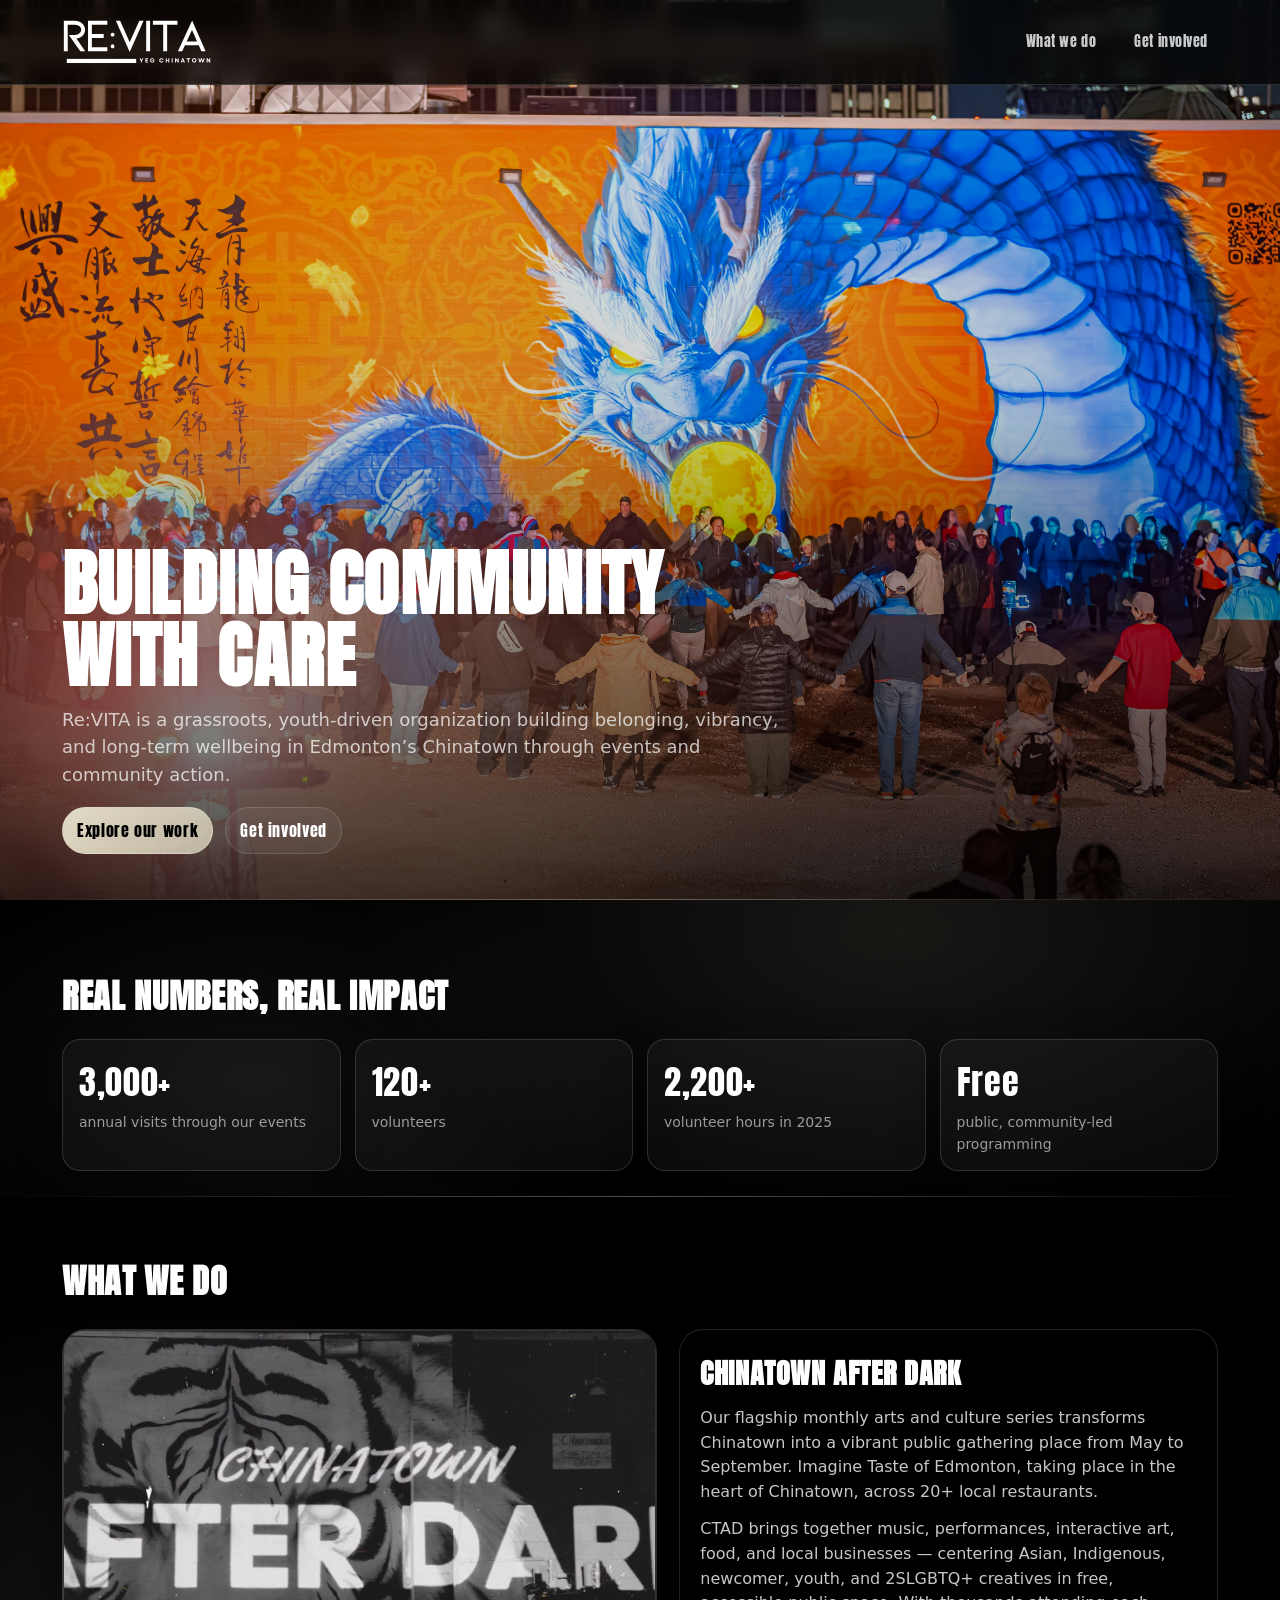
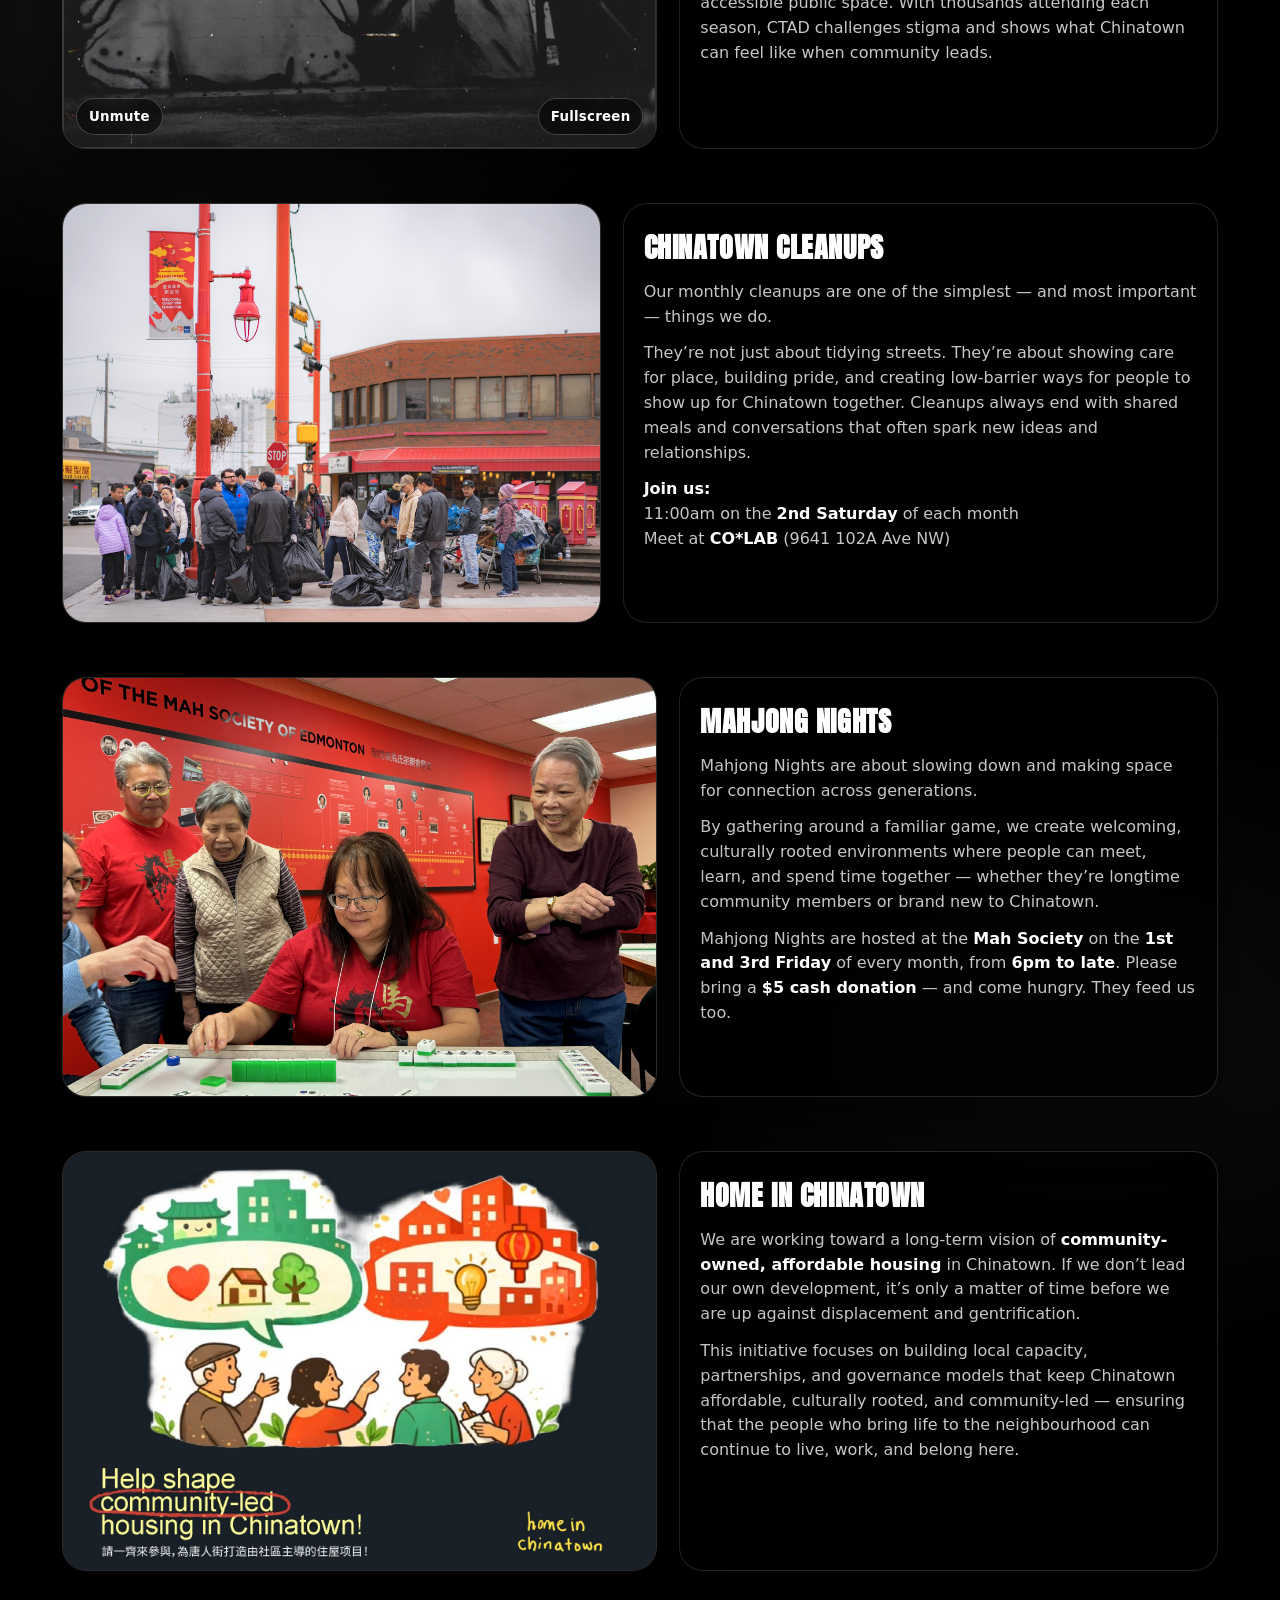
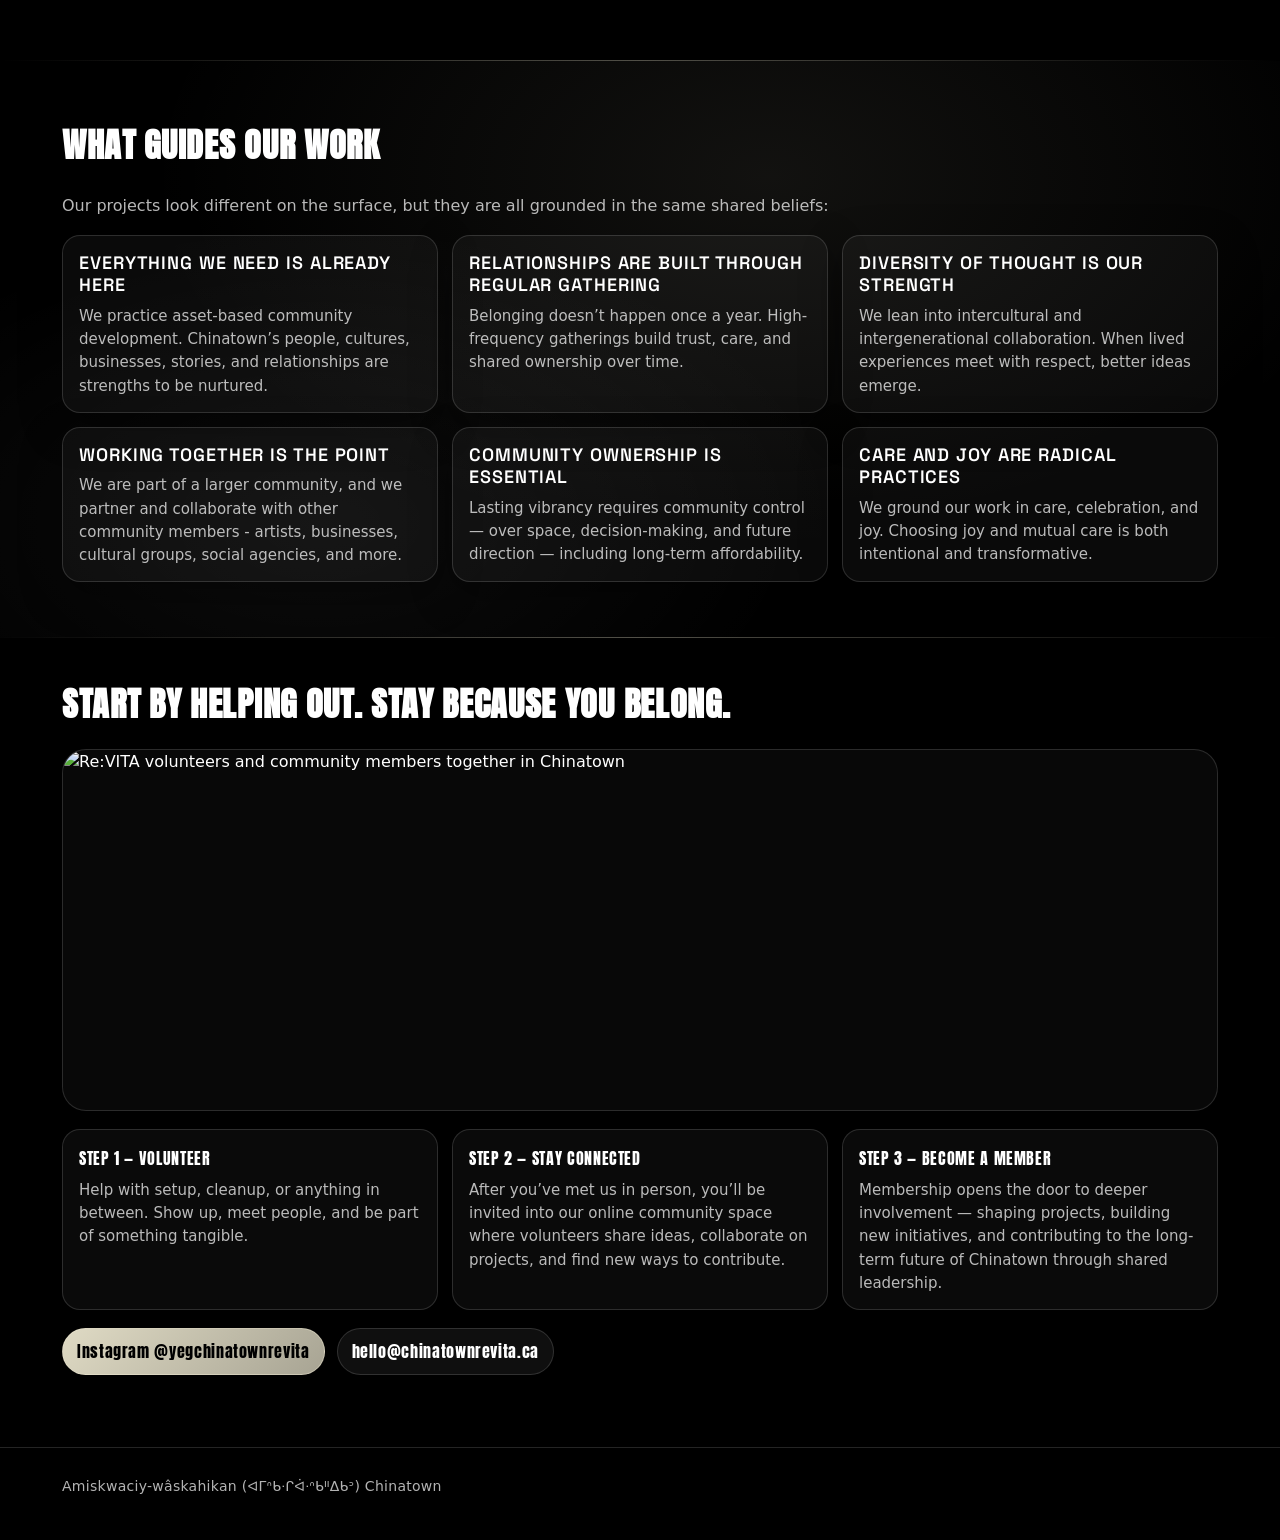
==== index.html @ cfb2bacc "Revise community collaboration description in index.html" ====
<!doctype html>
<html lang="en">
<head>
  <meta charset="utf-8" />
  <title>YEG Chinatown Re:VITA</title>
  <meta name="viewport" content="width=device-width, initial-scale=1" />
  <meta name="description" content="Re:VITA builds community with care through events and community action in Edmonton’s Chinatown." />

  <link rel="preconnect" href="https://fonts.googleapis.com">
  <link rel="preconnect" href="https://fonts.gstatic.com" crossorigin>
  <link href="https://fonts.googleapis.com/css2?family=Anton&family=Serithai&display=swap" rel="stylesheet">
  <link href="https://fonts.googleapis.com/css2?family=Space+Grotesk:wght@500;600&display=swap" rel="stylesheet">

  <link rel="stylesheet" href="styles.css" />
  <!-- Open Graph / Social Sharing -->
<meta property="og:title" content="Re:VITA | Building Community with Care in Chinatown" />
<meta property="og:description" content="A grassroots, youth-driven organization building belonging, vibrancy, and long-term wellbeing in Edmonton’s Chinatown through events and community action." />
<meta property="og:type" content="website" />
<meta property="og:url" content="https://chinatownrevita.ca/" />
<meta property="og:image" content="https://chinatownrevita.ca/assets/og-image.jpg" />

<!-- Twitter / X -->
<meta name="twitter:card" content="summary_large_image" />
<meta name="twitter:title" content="Re:VITA | Building Community with Care in Chinatown" />
<meta name="twitter:description" content="A grassroots, youth-driven organization building belonging, vibrancy, and long-term wellbeing in Edmonton’s Chinatown through events and community action." />
<meta name="twitter:image" content="https://chinatownrevita.ca/assets/og-image.jpg" />

</head>

<body>
  <!-- Top bar: removed “moments” + removed “see what we’re building” -->
  <header class="nav">
    <div class="nav-inner">
      <a class="brand" href="#top" aria-label="Re:VITA home">
        <img src="assets/logo.svg" class="logo" alt="Re:VITA logo" />
      </a>

      <nav class="nav-links" aria-label="Primary">
        <a href="#what-we-do">What we do</a>
        <a href="#get-involved">Get involved</a>
      </nav>
    </div>
  </header>

  <main id="top">
    <!-- HERO: no “edmonton chinatown - re:vita” line above title -->
    <section class="hero" aria-label="Hero">
      <div class="hero-media" aria-hidden="true">
        <div class="hero-slides" id="heroSlides"></div>
        <div class="hero-gradient"></div>
      </div>

      <div class="wrap hero-content">
        <div class="hero-copy">
          <h1>Building community<br>with care</h1>
          <p>
            Re:VITA is a grassroots, youth-driven organization building belonging,
            vibrancy, and long-term wellbeing in Edmonton’s Chinatown through events
            and community action.
          </p>
          <div class="hero-cta">
            <a class="btn primary" href="#what-we-do">Explore our work</a>
            <a class="btn ghost" href="#get-involved">Get involved</a>
          </div>
        </div>
      </div>
    </section>

    <!-- STATS: renamed; removed “bold, not hidden” -->
    <section class="stats" aria-label="Stats">
      <div class="wrap">
        <h2>Real Numbers, Real Impact</h2>
        <div class="stat-grid">
          <div class="stat"><div class="stat-num">3,000+</div><div class="stat-label">annual visits through our events</div></div>
          <div class="stat"><div class="stat-num">120+</div><div class="stat-label">volunteers</div></div>
          <div class="stat"><div class="stat-num">2,200+</div><div class="stat-label">volunteer hours in 2025</div></div>
          <div class="stat"><div class="stat-num">Free</div><div class="stat-label">public, community-led programming</div></div>
        </div>
      </div>
    </section>

    <!-- FEATURED MOMENTS: removed -->

    <!-- WHAT WE DO: side-by-side slideshow panels + solid text cards for legibility -->
    <section id="what-we-do" class="projects" aria-label="What we do">
      <div class="wrap">
        <h2 class="section-title">What we do</h2>

        <article class="project" data-project="ctad">
          <div class="project-media">
  <div class="video-wrap" aria-label="Chinatown After Dark 2025 video">
    <video
      id="ctadVideo"
      class="ctad-video"
      src="assets/video/ctad-2025.mp4"
      poster="assets/video/ctad-2025-poster.jpg"
      autoplay
      muted
      loop
      playsinline
      preload="metadata"
    ></video>

    <div class="video-controls">
      <button type="button" class="video-btn" id="ctadMuteBtn" aria-label="Unmute video">
        Unmute
      </button>
      <button type="button" class="video-btn" id="ctadFsBtn" aria-label="Fullscreen video">
        Fullscreen
      </button>
    </div>
  </div>
</div>

          <div class="project-card">
            <h3>Chinatown After Dark</h3>
            <p>Our flagship monthly arts and culture series transforms Chinatown into a vibrant public gathering place from May to September. Imagine Taste of Edmonton, taking place in the heart of Chinatown, across 20+ local restaurants.</p>
            <p>CTAD brings together music, performances, interactive art, food, and local businesses — centering Asian, Indigenous, newcomer, youth, and 2SLGBTQ+ creatives in free, accessible public space. With thousands attending each season, CTAD challenges stigma and shows what Chinatown can feel like when community leads.</p>
          </div>
        </article>

        <article class="project reverse" data-project="cleanups">
          <div class="project-media">
            <div class="slideshow" data-project="cleanups" aria-label="Chinatown Cleanups photos"></div>
          </div>
          <div class="project-card">
            <h3>Chinatown Cleanups</h3>
            <p>Our monthly cleanups are one of the simplest — and most important — things we do.</p>
            <p>They’re not just about tidying streets. They’re about showing care for place, building pride, and creating low-barrier ways for people to show up for Chinatown together. Cleanups always end with shared meals and conversations that often spark new ideas and relationships.</p>
            <p><strong>Join us:</strong><br/>11:00am on the <strong>2nd Saturday</strong> of each month<br/>Meet at <strong>CO*LAB</strong> (9641 102A Ave NW)</p>
          </div>
        </article>

        <article class="project" data-project="mahjong">
          <div class="project-media">
            <div class="slideshow" data-project="mahjong" aria-label="Mahjong Nights photos"></div>
          </div>
          <div class="project-card">
            <h3>Mahjong Nights</h3>
            <p>Mahjong Nights are about slowing down and making space for connection across generations.</p>
            <p>By gathering around a familiar game, we create welcoming, culturally rooted environments where people can meet, learn, and spend time together — whether they’re longtime community members or brand new to Chinatown.</p>
            <p>Mahjong Nights are hosted at the <strong>Mah Society</strong> on the <strong>1st and 3rd Friday</strong> of every month, from <strong>6pm to late</strong>. Please bring a <strong>$5 cash donation</strong> — and come hungry. They feed us too.</p>
          </div>
        </article>

        <article class="project" data-project="housing">
  <div class="project-media">
    <div class="slideshow" data-project="housing" aria-label="Housing initiative photos"></div>
  </div>
  <div class="project-card">
    <h3>Home in Chinatown</h3>
    <p>We are working toward a long-term vision of <strong>community-owned, affordable housing</strong> in Chinatown. If we don’t lead our own development, it’s only a matter of time before we are up against displacement and gentrification.</p>
    <p>This initiative focuses on building local capacity, partnerships, and governance models that keep Chinatown affordable, culturally rooted, and community-led — ensuring that the people who bring life to the neighbourhood can continue to live, work, and belong here.</p>
  </div>
</article>

      </div>
    </section>
<section id="beliefs" class="beliefs" aria-label="What guides our work">
  <div class="wrap">
    <h2 class="section-title">What guides our work</h2>
    <p class="beliefs-intro">
      Our projects look different on the surface, but they are all grounded in the same shared beliefs:
    </p>

    <div class="belief-grid">
      <div class="belief">
        <h3>Everything we need is already here</h3>
        <p>We practice asset-based community development. Chinatown’s people, cultures, businesses, stories, and relationships are strengths to be nurtured.</p>
      </div>

      <div class="belief">
        <h3>Relationships are built through regular gathering</h3>
        <p>Belonging doesn’t happen once a year. High-frequency gatherings build trust, care, and shared ownership over time.</p>
      </div>

      <div class="belief">
        <h3>Diversity of thought is our strength</h3>
        <p>We lean into intercultural and intergenerational collaboration. When lived experiences meet with respect, better ideas emerge.</p>
      </div>

      <div class="belief">
        <h3>Working together is the point</h3>
        <p>We are part of a larger community, and we partner and collaborate with other community members - artists, businesses, cultural groups, social agencies, and more.</p>
      </div>

      <div class="belief">
        <h3>Community ownership is essential</h3>
        <p>Lasting vibrancy requires community control — over space, decision-making, and future direction — including long-term affordability.</p>
      </div>

      <div class="belief">
        <h3>Care and joy are radical practices</h3>
        <p>We ground our work in care, celebration, and joy. Choosing joy and mutual care is both intentional and transformative.</p>
      </div>
    </div>
  </div>
</section>

    <section id="get-involved" class="get-involved" aria-label="Get involved">
      <div class="wrap">
        <h2>Start by helping out. Stay because you belong.</h2>
<div class="get-involved-photo">
  <img src="assets/get-involved/01.jpg" alt="Re:VITA volunteers and community members together in Chinatown">
</div>

        <div class="steps">
          <div class="step">
            <div class="step-title">Step 1 — Volunteer</div>
            <div class="step-body">Help with setup, cleanup, or anything in between. Show up, meet people, and be part of something tangible.</div>
          </div>
          <div class="step">
            <div class="step-title">Step 2 — Stay connected</div>
            <div class="step-body">After you’ve met us in person, you’ll be invited into our online community space where volunteers share ideas, collaborate on projects, and find new ways to contribute.</div>
          </div>
          <div class="step">
            <div class="step-title">Step 3 — Become a member</div>
            <div class="step-body">Membership opens the door to deeper involvement — shaping projects, building new initiatives, and contributing to the long-term future of Chinatown through shared leadership.</div>
          </div>
        </div>

        <div class="contact-cta" id="contact">
          <a class="btn primary" href="https://www.instagram.com/yegchinatownrevita/" target="_blank" rel="noreferrer">Instagram @yegchinatownrevita</a>
          <a class="btn ghost" href="mailto:hello@chinatownrevita.ca">hello@chinatownrevita.ca</a>
        </div>
      </div>
    </section>

    <footer class="footer">
      <div class="wrap">
        <div class="footer-line">Amiskwaciy-wâskahikan (ᐊᒥᐢᑲᐧᒋᐋᐧᐢᑲᐦᐃᑲᐣ) Chinatown</div>
      </div>
    </footer>
  </main>

  <script src="script.js" defer></script>
</body>
</html>
---- styles.css ----
:root{
  --bg:#000000;
  --fg:#ffffff;
  --muted:rgba(255,255,255,.72);
  --muted2:rgba(255,255,255,.58);
  --line:rgba(255,255,255,.14);
  --accent:#E8E3CC;
  --shadow: 0 18px 60px rgba(0,0,0,.55);
  --radius: 18px;
  --max: 1200px;
}
*{box-sizing:border-box}
html,body{height:100%}
body{
  margin:0;
  background: var(--bg);
  color: var(--fg);
  font-family: "Serithai", system-ui, -apple-system, Segoe UI, Roboto, Helvetica, Arial;
  line-height:1.55;
}
h1,h2,h3{
  font-family: "Anton", system-ui, -apple-system, Segoe UI, Roboto, Helvetica, Arial;
  letter-spacing:.02em;
  margin:0;
}
a{color:inherit}
.wrap{max-width:var(--max); margin:0 auto; padding:0 22px;}

/* NAV */
.nav{
  position:fixed; top:0; left:0; right:0;
  z-index:50;
  background: rgba(0,0,0,.72);
  backdrop-filter: blur(10px);
  border-bottom: 1px solid var(--line);
}
.nav-inner{
  max-width:var(--max);
  margin:0 auto;
  padding: 12px 22px;
  display:flex;
  align-items:center;
  justify-content:space-between;
  gap:16px;
}
.brand{display:flex; align-items:center; gap:12px; text-decoration:none;}
.logo{height:60px; width:auto;}
.nav-links{display:flex; align-items:center; gap:18px; flex-wrap:wrap;}
.nav-links a{
  text-decoration:none;
  color: rgba(255,255,255,.78);
  padding: 8px 10px;
  border-radius: 999px;
  transition: background .15s ease, color .15s ease, transform .15s ease;
  font-family:"Anton";
  letter-spacing:.04em;
  font-size: 14px;
}
.nav-links a:hover{
  background: rgba(255,255,255,.08);
  color: #fff;
  transform: translateY(-1px);
}

/* BUTTONS */
.btn{
  display:inline-flex; align-items:center; justify-content:center;
  gap:10px;
  padding: 10px 14px;
  border-radius: 999px;
  border: 1px solid var(--line);
  background: rgba(255,255,255,.06);
  text-decoration:none;
  color: #fff;
  font-family:"Anton";
  letter-spacing:.04em;
  transition: transform .15s ease, background .15s ease, border-color .15s ease;
}
.btn:hover{transform: translateY(-1px); background: rgba(255,255,255,.10);}
.btn.primary{
  border-color: rgba(232,227,204,.45);
  background: linear-gradient(135deg, rgba(232,227,204,.96), rgba(232,227,204,.72));
  color: #000;
}
.btn.primary:hover{background: rgba(232,227,204,.95);}
.btn.ghost{}

/* HERO */
.hero{
  min-height: 100vh;
  position: relative;
  overflow:hidden;
}
.hero-media{position:absolute; inset:0;}
.hero-slides{position:absolute; inset:0;}
.hero-slides img{
  position:absolute; inset:0;
  width:100%; height:100%;
  object-fit: cover;
  object-position: bottom; /* anchor bottom edge; crop off top */
  opacity:0;
  transform: scale(1.02);
  transition: opacity 1.1s ease, transform 7s ease;
  filter: saturate(1.12) contrast(1.04);
}
.hero-slides img.active{
  opacity:1;
  transform: scale(1.08);
}
.hero-gradient{
  position:absolute; inset:0;
  background:
    radial-gradient(900px 600px at 20% 80%, rgba(232,227,204,.18), transparent 60%),
    linear-gradient(to top, rgba(0,0,0,.82), rgba(0,0,0,.18) 55%, rgba(0,0,0,.12));
}
.hero-content{
  position: relative;
  padding-top: 110px; /* nav offset */
  min-height: 100vh;
  display:flex;
  align-items:flex-end;
}
.hero-copy{max-width: 820px; padding-bottom: 46px;}
.hero-copy h1{
  font-size: clamp(44px, 6vw, 72px);
  line-height: 1.0;
  text-transform: uppercase;
}
.hero-copy p{
  margin: 14px 0 0;
  color: var(--muted);
  font-size: 18px;
  max-width: 720px;
}
.hero-cta{
  margin: 18px 0 0;
  display:flex;
  gap:12px;
  flex-wrap:wrap;
}

/* STATS */
.stats{padding: 70px 0 26px;}
.stats h2{
  font-size: 34px;
  text-transform: uppercase;
  margin-bottom: 16px;
}
.stat-grid{
  display:grid;
  grid-template-columns: repeat(4, minmax(0, 1fr));
  gap: 14px;
}
.stat{
  border: 1px solid var(--line);
  background: rgba(255,255,255,.04);
  border-radius: var(--radius);
  padding: 16px 16px 14px;
  box-shadow: 0 14px 40px rgba(0,0,0,.35);
}
.stat-num{
  font-family:"Anton";
  font-size: 34px;
  letter-spacing:.02em;
}
.stat-label{
  margin-top: 4px;
  color: var(--muted2);
  font-size: 14px;
}

/* PROJECTS */
.projects{padding: 18px 0 36px;}
.section-title{
  font-size: 34px;
  text-transform: uppercase;
  margin: 40px 0 22px;
}
.project{
  display:grid;
  grid-template-columns: 1.05fr .95fr;
  gap: 22px;
  margin: 0 0 54px;
  align-items: stretch;
}
.project.reverse{grid-template-columns: .95fr 1.05fr;}
.project-media{
  border-radius: calc(var(--radius) + 6px);
  overflow:hidden;
  border: 1px solid var(--line);
  background: rgba(255,255,255,.03);
  box-shadow: var(--shadow);
  min-height: 420px;
  position: relative;
}
.slideshow{position:absolute; inset:0;}
.slideshow img{
  position:absolute; inset:0;
  width:100%; height:100%;
  object-fit: cover;
  object-position: center;
  opacity:0;
  transform: scale(1.02);
  transition: opacity .8s ease, transform 6s ease;
  filter: saturate(1.08) contrast(1.02);
}
.slideshow img.active{
  opacity:1;
  transform: scale(1.06);
}
.project-card{
  border-radius: calc(var(--radius) + 6px);
  border: 1px solid var(--line);
  background: rgba(0,0,0,.72);
  box-shadow: var(--shadow);
  padding: 22px 20px 18px;
}
.project-card h3{
  font-size: 28px;
  text-transform: uppercase;
  margin-bottom: 10px;
}
.project-card p{
  margin: 0 0 12px;
  color: rgba(255,255,255,.78);
  font-size: 16px;
}
.project-card p strong{color:#fff;}
.project.text-only{grid-template-columns: 1fr;}
.project-card.wide{max-width: 980px;}

/* GET INVOLVED */
.get-involved{padding: 40px 0 72px;}
.get-involved h2{
  font-size: 34px;
  text-transform: uppercase;
  margin-bottom: 10px;
}
.steps{
  display:grid;
  grid-template-columns: repeat(3, minmax(0, 1fr));
  gap: 14px;
  margin-top: 18px;
}
.step{
  border: 1px solid var(--line);
  background: rgba(255,255,255,.04);
  border-radius: var(--radius);
  padding: 16px 16px 14px;
}
.step-title{
  font-family:"Anton";
  text-transform: uppercase;
  letter-spacing:.04em;
  margin-bottom: 8px;
}
.step-body{color: var(--muted); font-size: 15px;}
.contact-cta{display:flex; gap:12px; flex-wrap:wrap; margin-top: 18px;}

/* FOOTER */
.footer{
  border-top: 1px solid var(--line);
  padding: 28px 0 42px;
}
.footer-line{
  color: rgba(255,255,255,.70);
  font-size: 14px;
  letter-spacing:.02em;
}

/* RESPONSIVE */
@media (max-width: 980px){
  .stat-grid{grid-template-columns: repeat(2, minmax(0,1fr));}
  .project, .project.reverse{grid-template-columns: 1fr;}
  .project-media{min-height: 360px;}
}
@media (max-width: 640px){
  .hero-copy p{font-size:16px;}
  .steps{grid-template-columns: 1fr;}
}  
.hero-slides img,
.slideshow img{
  opacity:0;
  transition: opacity .8s ease, transform 6s ease;
  transform: scale(1.02);
}

.hero-slides img.active,
.slideshow img.active{
  opacity:1;
  transform: scale(1.06);
}
/* SECTION RHYTHM + DIVIDERS */
.stats, .projects, .beliefs, .get-involved{
  position: relative;
}

.stats::before,
.projects::before,
.beliefs::before,
.get-involved::before{
  content:"";
  position:absolute;
  left:0; right:0; top:-1px;
  height:1px;
  background: linear-gradient(to right, transparent, rgba(232,227,204,.35), transparent);
}

.stats{
  background:
    radial-gradient(900px 500px at 70% 10%, rgba(232,227,204,.10), transparent 60%),
    radial-gradient(700px 420px at 20% 60%, rgba(255,255,255,.06), transparent 55%);
}

.projects{
  background:
    radial-gradient(900px 540px at 15% 20%, rgba(232,227,204,.09), transparent 62%),
    radial-gradient(1000px 600px at 85% 70%, rgba(255,255,255,.05), transparent 60%);
}

.beliefs{
  background:
    radial-gradient(1000px 600px at 60% 20%, rgba(232,227,204,.08), transparent 62%),
    radial-gradient(900px 520px at 25% 80%, rgba(255,255,255,.05), transparent 58%);
  padding: 18px 0 56px;
}

.beliefs-intro{
  color: rgba(255,255,255,.72);
  max-width: 820px;
  margin: 0 0 16px;
}

.belief-grid{
  display:grid;
  grid-template-columns: repeat(3, minmax(0,1fr));
  gap: 14px;
}

.belief{
  border: 1px solid rgba(255,255,255,.14);
  background: rgba(255,255,255,.04);
  border-radius: 18px;
  padding: 16px 16px 14px;
  box-shadow: 0 14px 40px rgba(0,0,0,.35);
}

.belief h3{
  font-size: 18px;
  text-transform: uppercase;
  margin: 0 0 8px;
}

.belief p{
  margin: 0;
  color: rgba(255,255,255,.72);
  font-size: 15px;
}

@media (max-width: 980px){
  .belief-grid{ grid-template-columns: repeat(2, minmax(0,1fr)); }
}
@media (max-width: 640px){
  .belief-grid{ grid-template-columns: 1fr; }
}
.get-involved-photo{
  margin-top: 18px;
  border-radius: calc(var(--radius) + 6px);
  overflow: hidden;
  border: 1px solid var(--line);
  box-shadow: var(--shadow);
  background: rgba(255,255,255,.03);
}

.get-involved-photo img{
  width: 100%;
  height: 360px;
  object-fit: cover;
  object-position: center;
  display: block;
}

@media (max-width: 980px){
  .get-involved-photo img{ height: 280px; }
}
#beliefs h3 {
  font-family: "Space Grotesk", sans-serif;
  font-weight: 600;
  letter-spacing: 0.05em;
  line-height: 1.25;
}
.video-wrap{
  position: relative;
  width: 100%;
  height: 100%;
  border-radius: 18px;
  overflow: hidden;
  border: 1px solid rgba(255,255,255,.14);
  background: rgba(255,255,255,.03);
  box-shadow: 0 14px 40px rgba(0,0,0,.35);
}

.ctad-video{
  width: 100%;
  height: 100%;
  display: block;
  object-fit: cover;
  object-position: bottom; /* match your photo framing preference */
  position: relative;
  z-index: 1;
}

.video-controls{
  position: absolute;
  left: 12px;
  right: 12px;
  bottom: 12px;
  display: flex;
  gap: 10px;
  justify-content: space-between;
  pointer-events: none; /* allow clicks only on buttons */
  z-index: 5;
}

.video-btn{
  pointer-events: auto;
  cursor: pointer;
  border: 1px solid rgba(255,255,255,.22);
  background: rgba(0,0,0,.55);
  color: #fff;
  padding: 10px 12px;
  border-radius: 999px;
  font-family: inherit;
  font-weight: 600;
  letter-spacing: .02em;
  backdrop-filter: blur(8px);
  transition: transform .15s ease, background .15s ease;
}

.video-btn:hover{
  transform: translateY(-1px);
  background: rgba(0,0,0,.70);
}
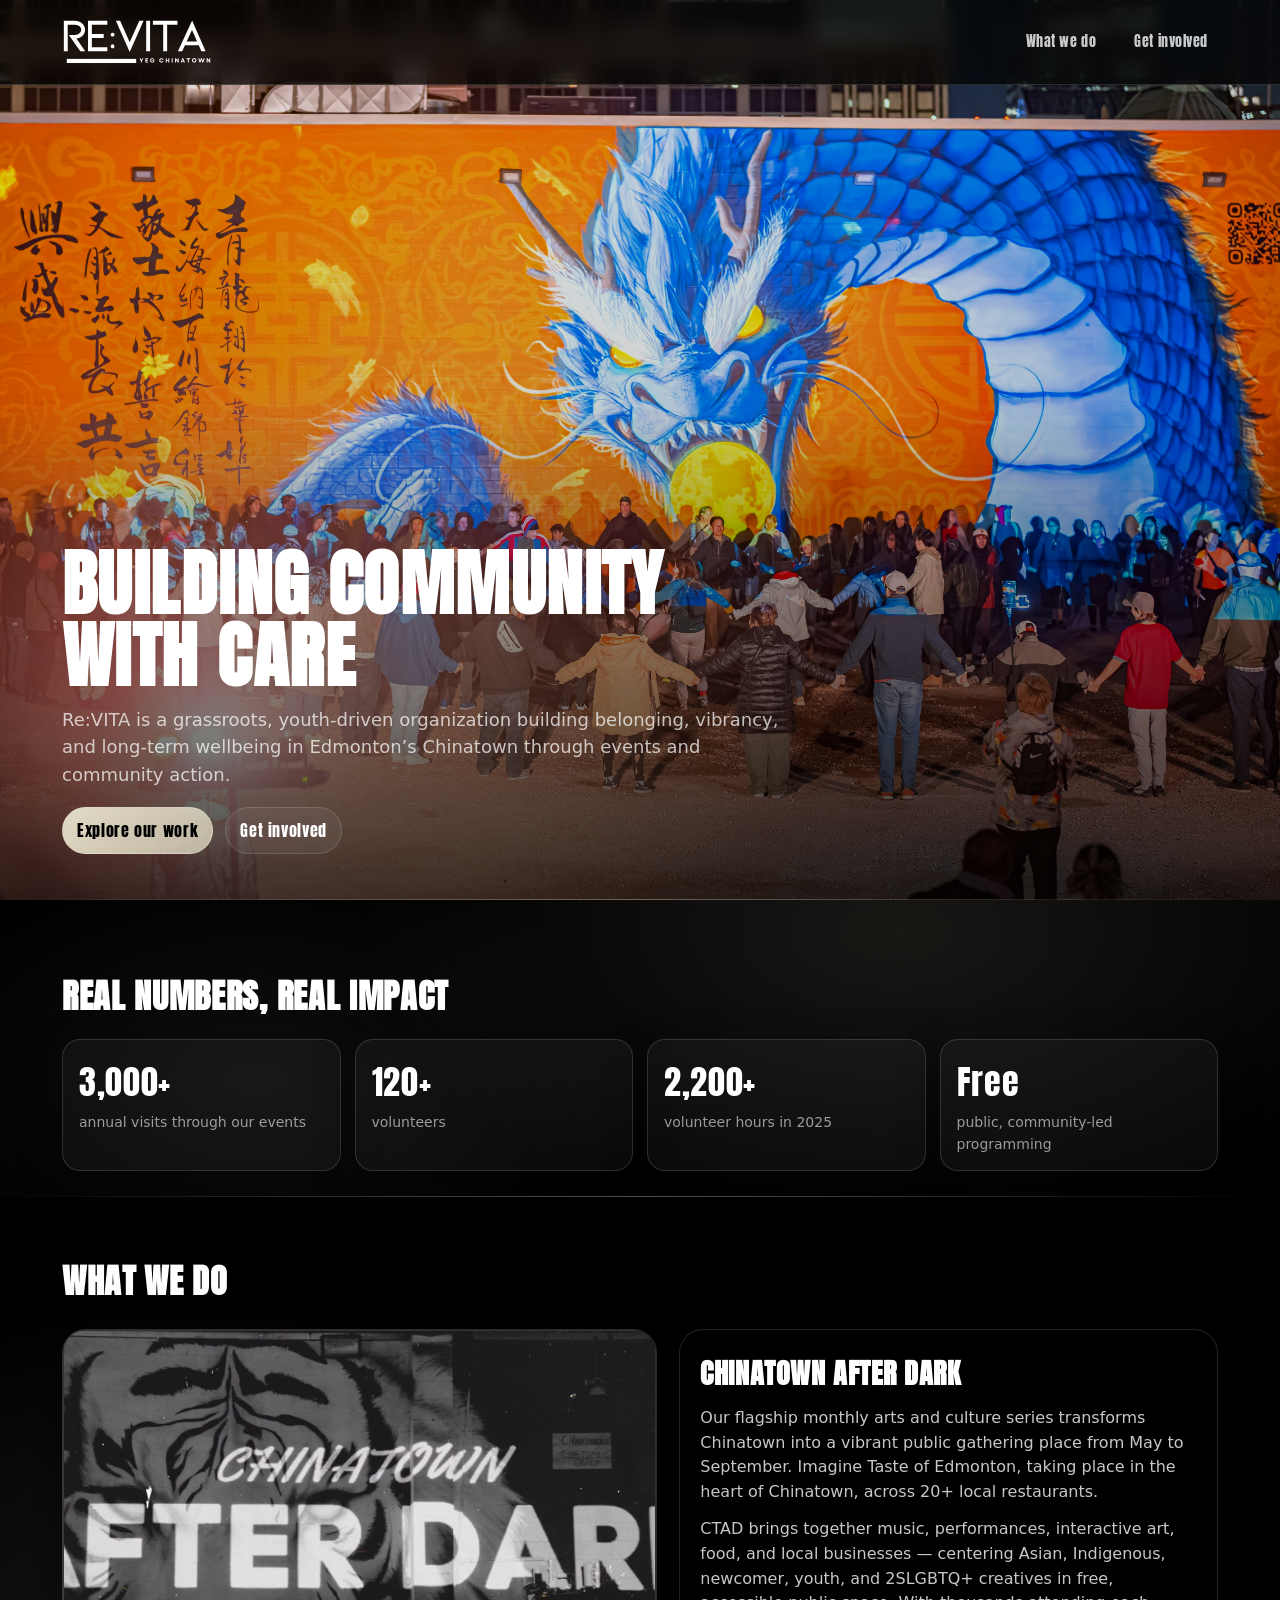
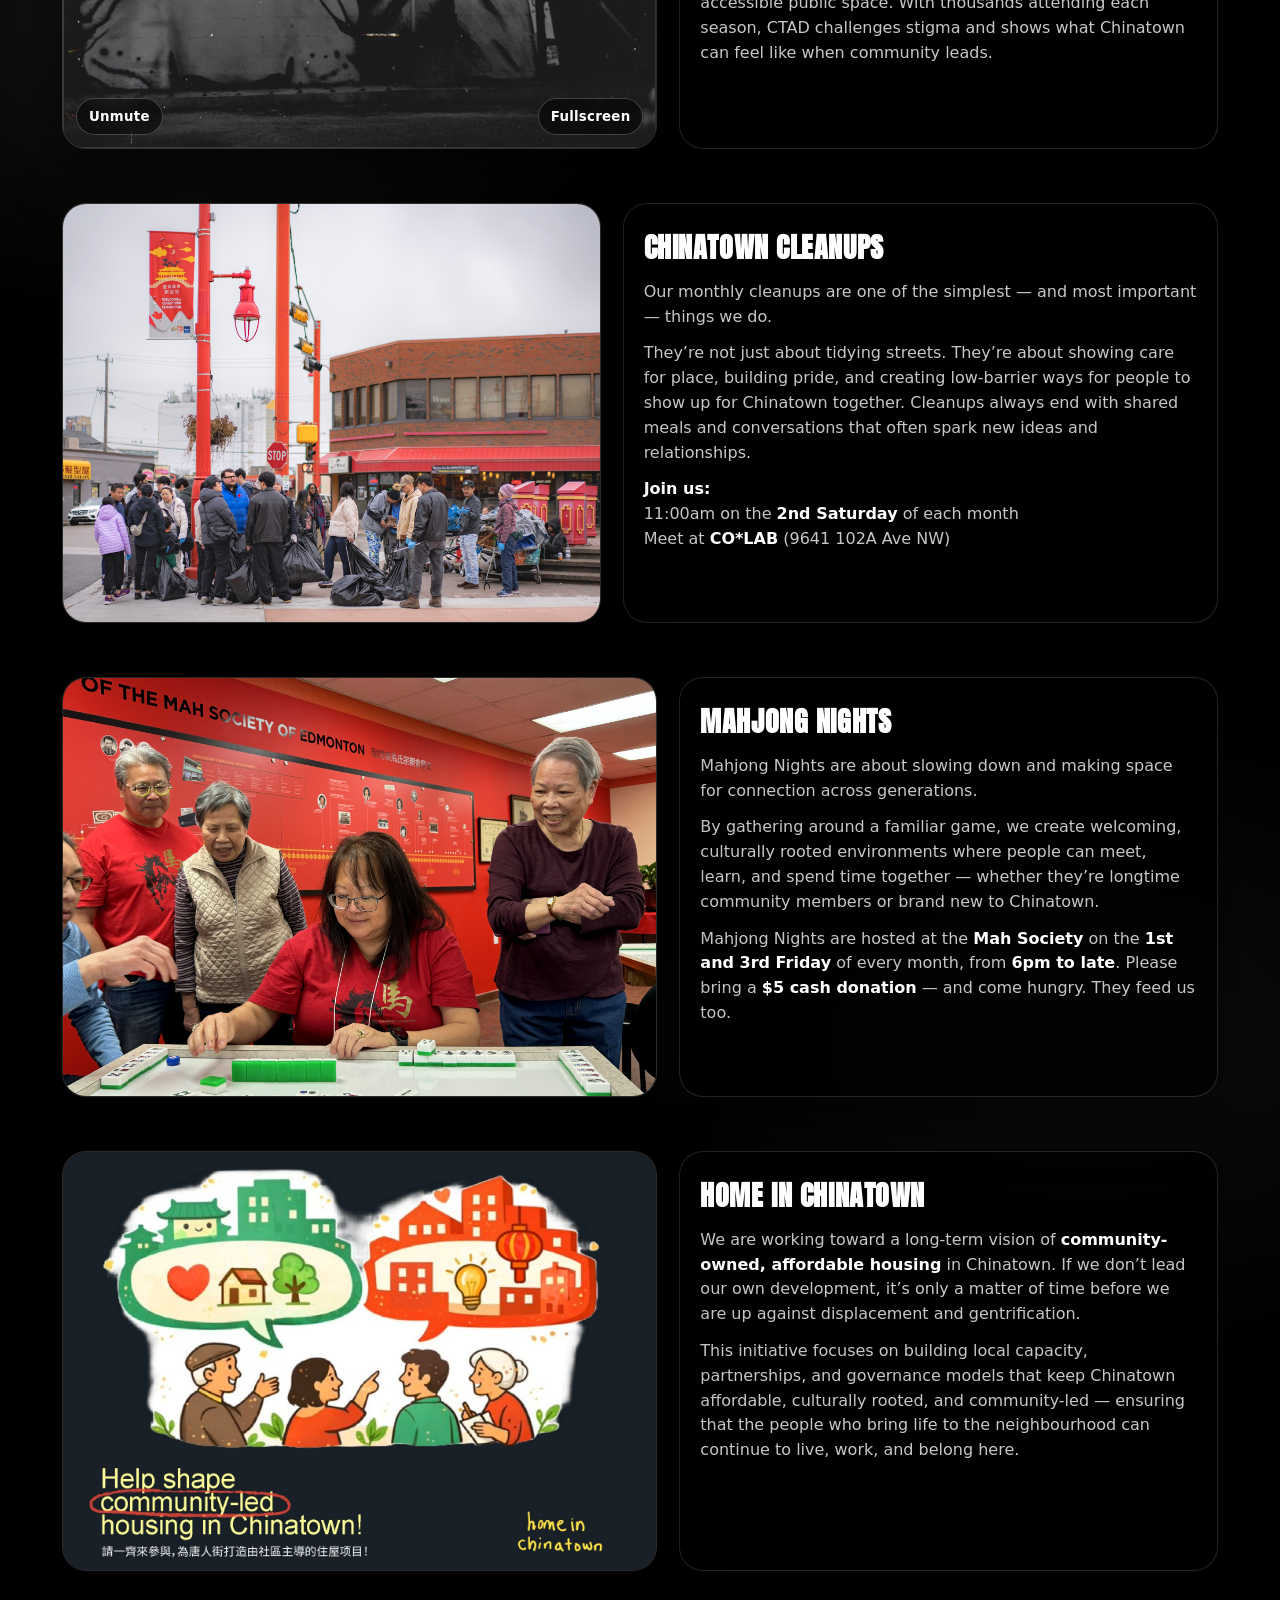
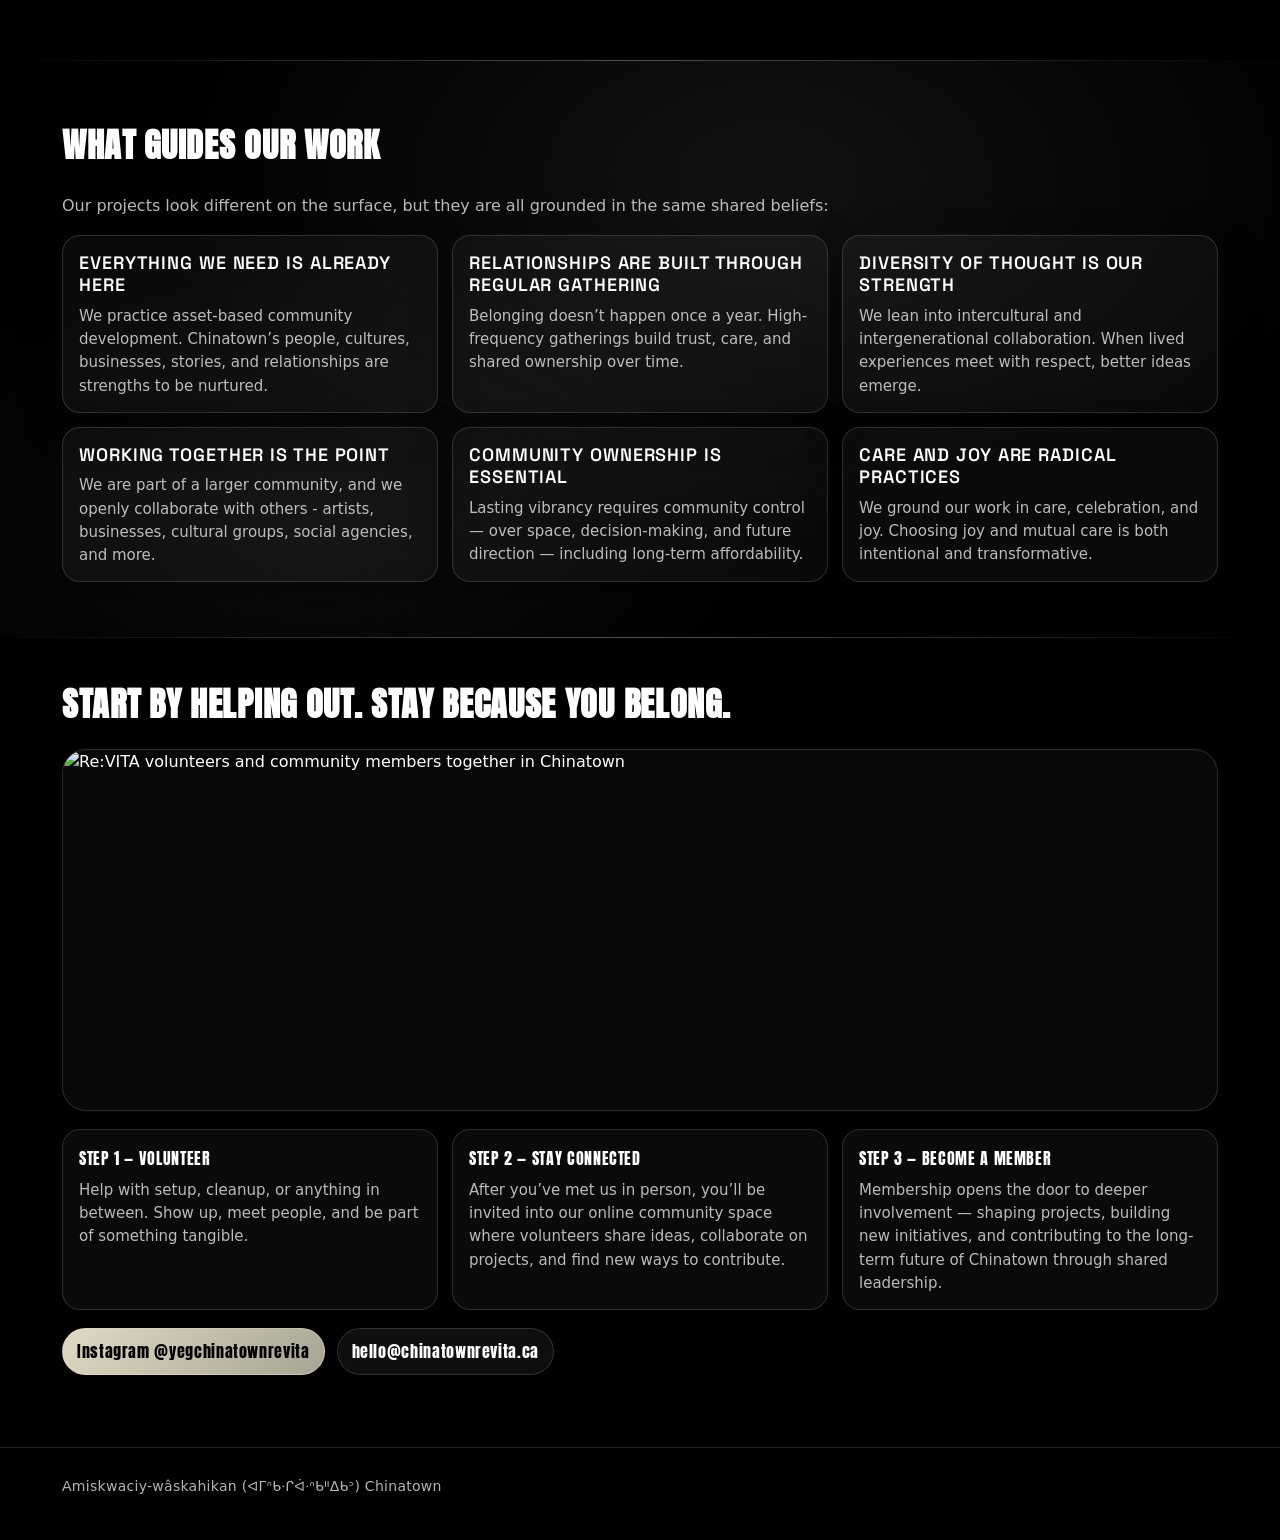
==== commit bc394c31: "Update collaboration description in index.html" ====
--- a/index.html
+++ b/index.html
@@ -181,7 +181,7 @@
 
       <div class="belief">
         <h3>Working together is the point</h3>
-        <p>We are part of a larger community, and we partner and collaborate with other community members - artists, businesses, cultural groups, social agencies, and more.</p>
+        <p>We are part of a larger community, and we openly collaborate with others - artists, businesses, cultural groups, social agencies, and more.</p>
       </div>
 
       <div class="belief">
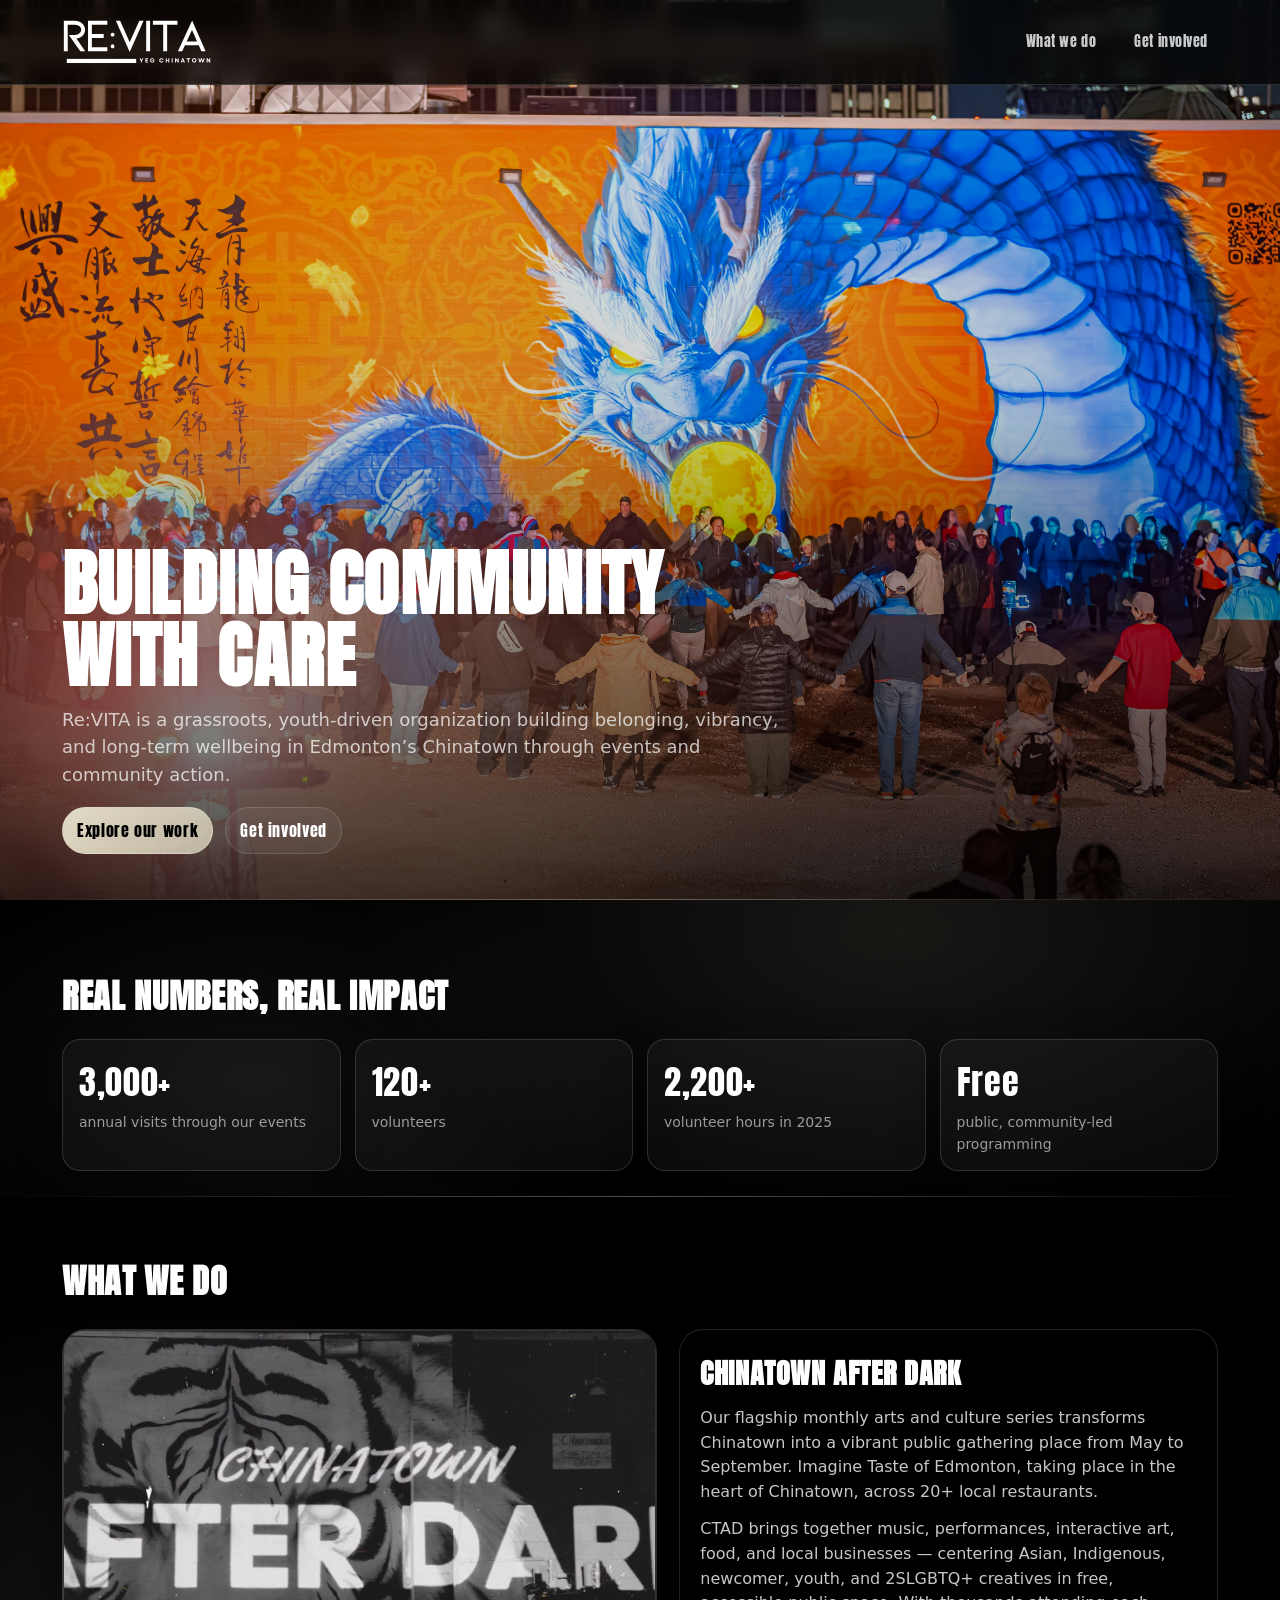
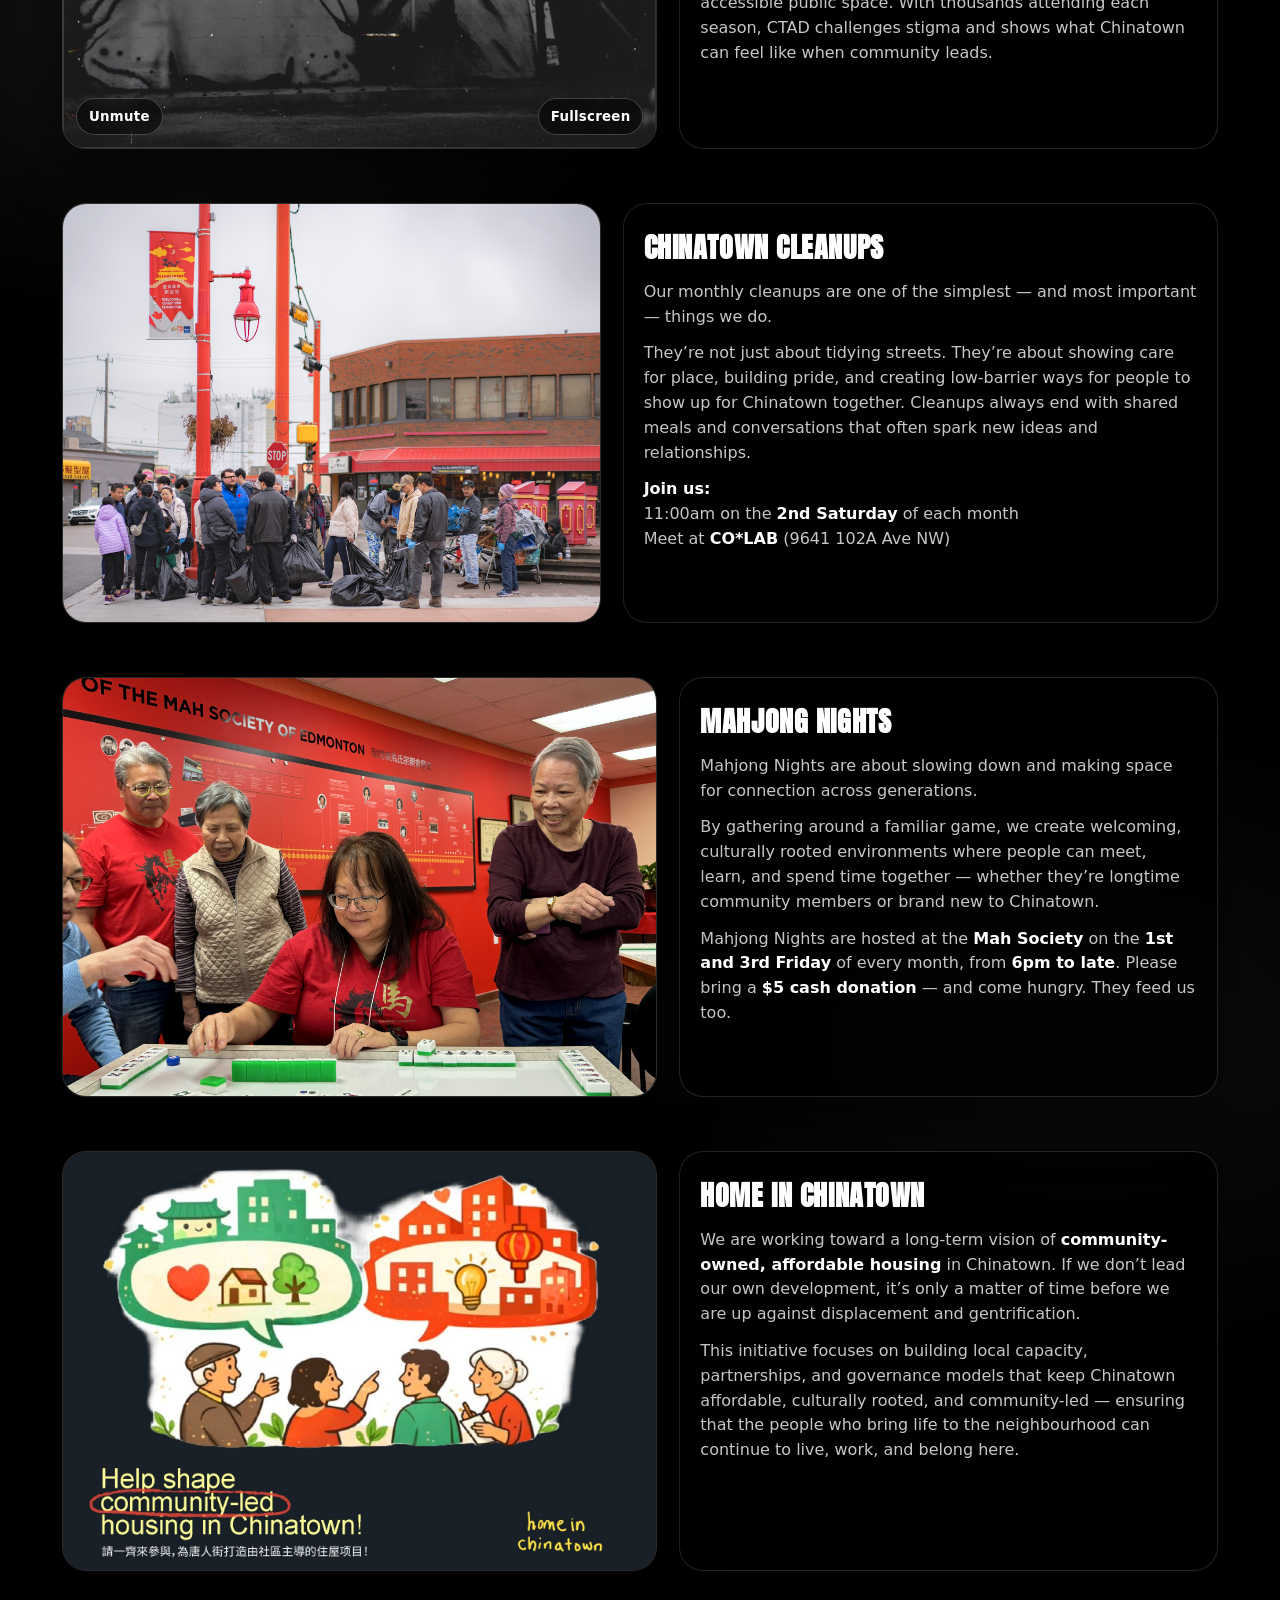
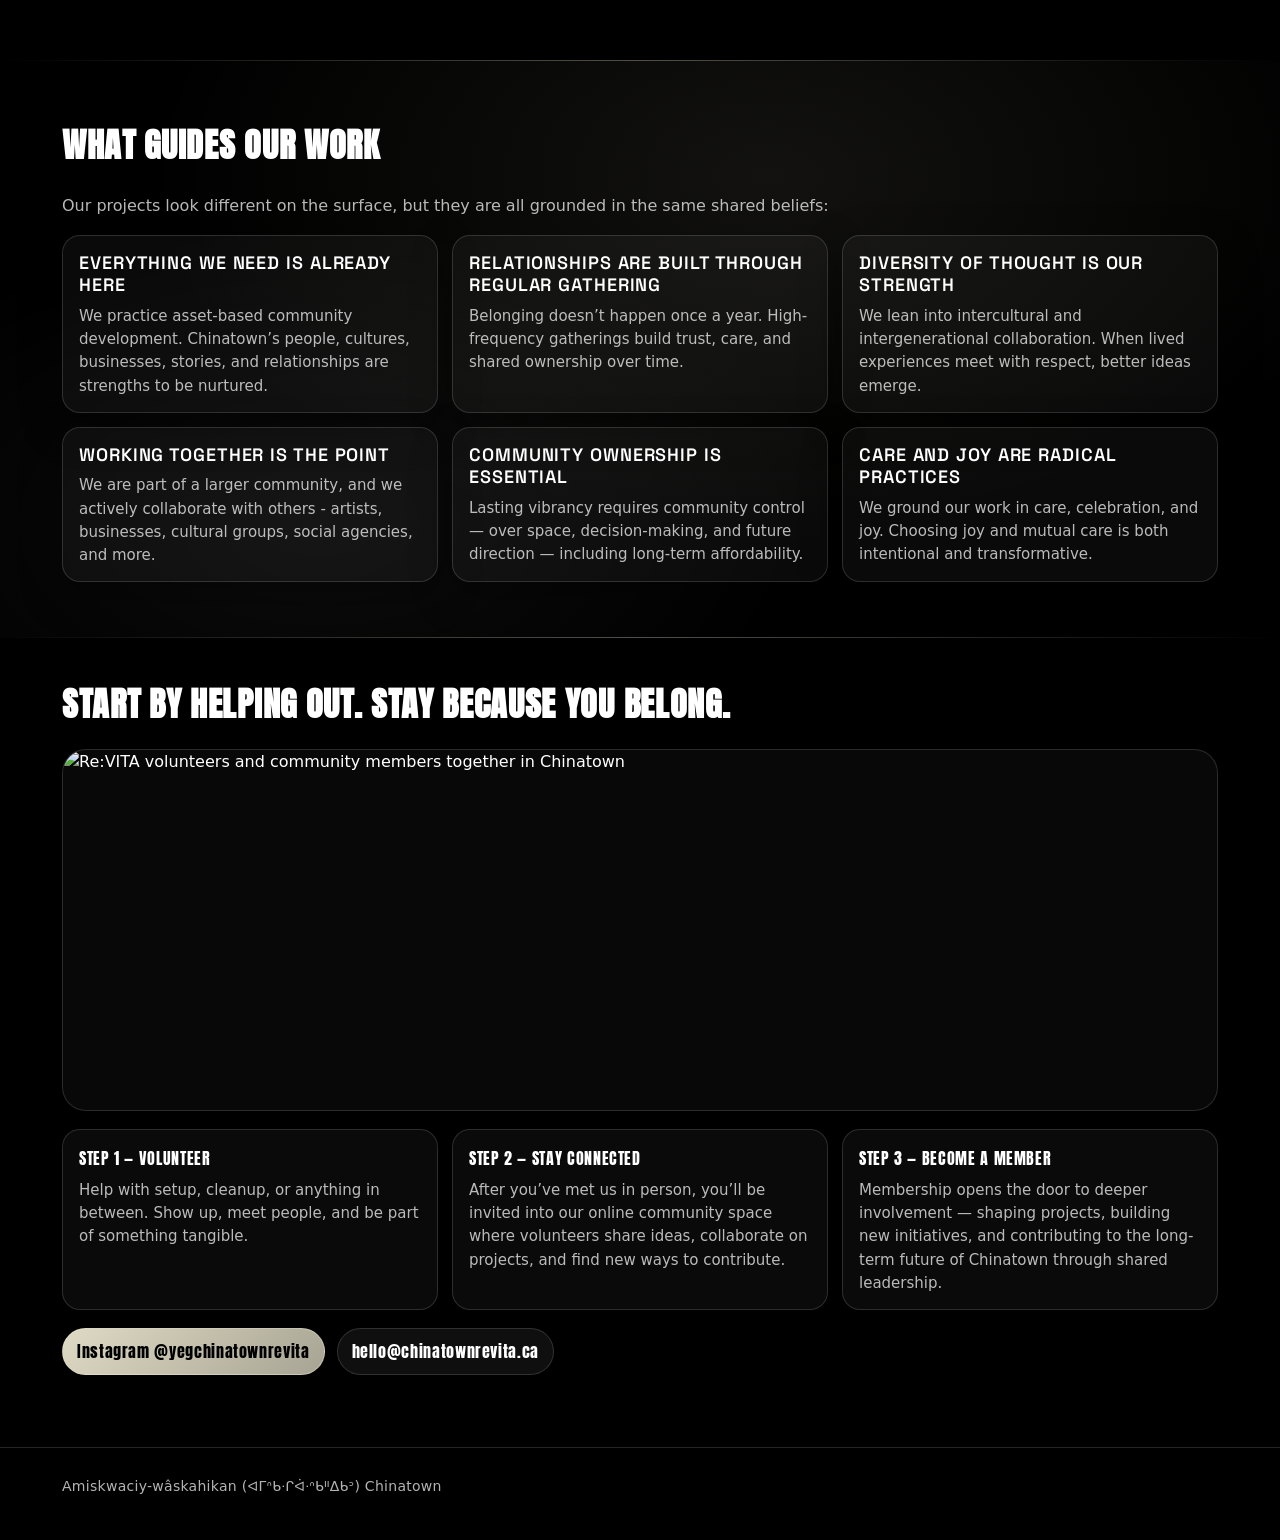
==== commit ae530c71: "Update collaboration description in index.html" ====
--- a/index.html
+++ b/index.html
@@ -181,7 +181,7 @@
 
       <div class="belief">
         <h3>Working together is the point</h3>
-        <p>We are part of a larger community, and we openly collaborate with others - artists, businesses, cultural groups, social agencies, and more.</p>
+        <p>We are part of a larger community, and we actively collaborate with others - artists, businesses, cultural groups, social agencies, and more.</p>
       </div>
 
       <div class="belief">
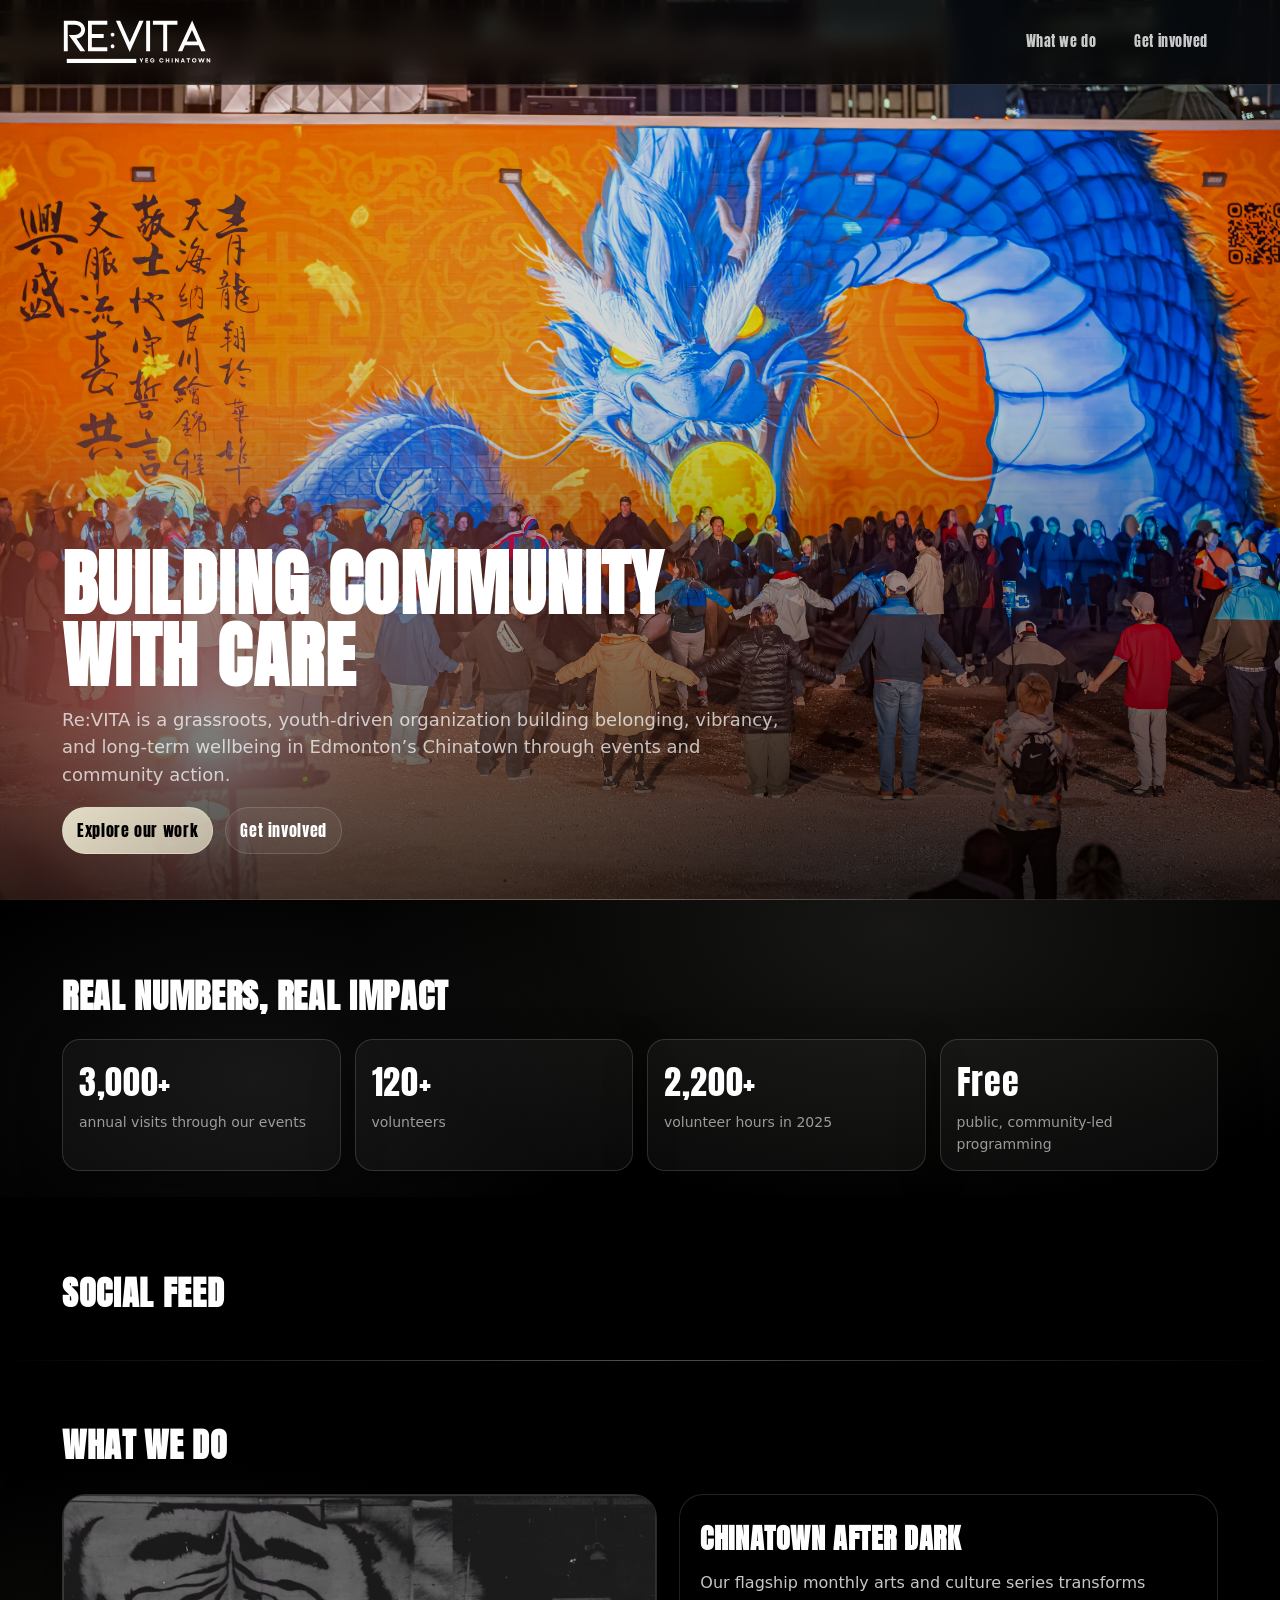
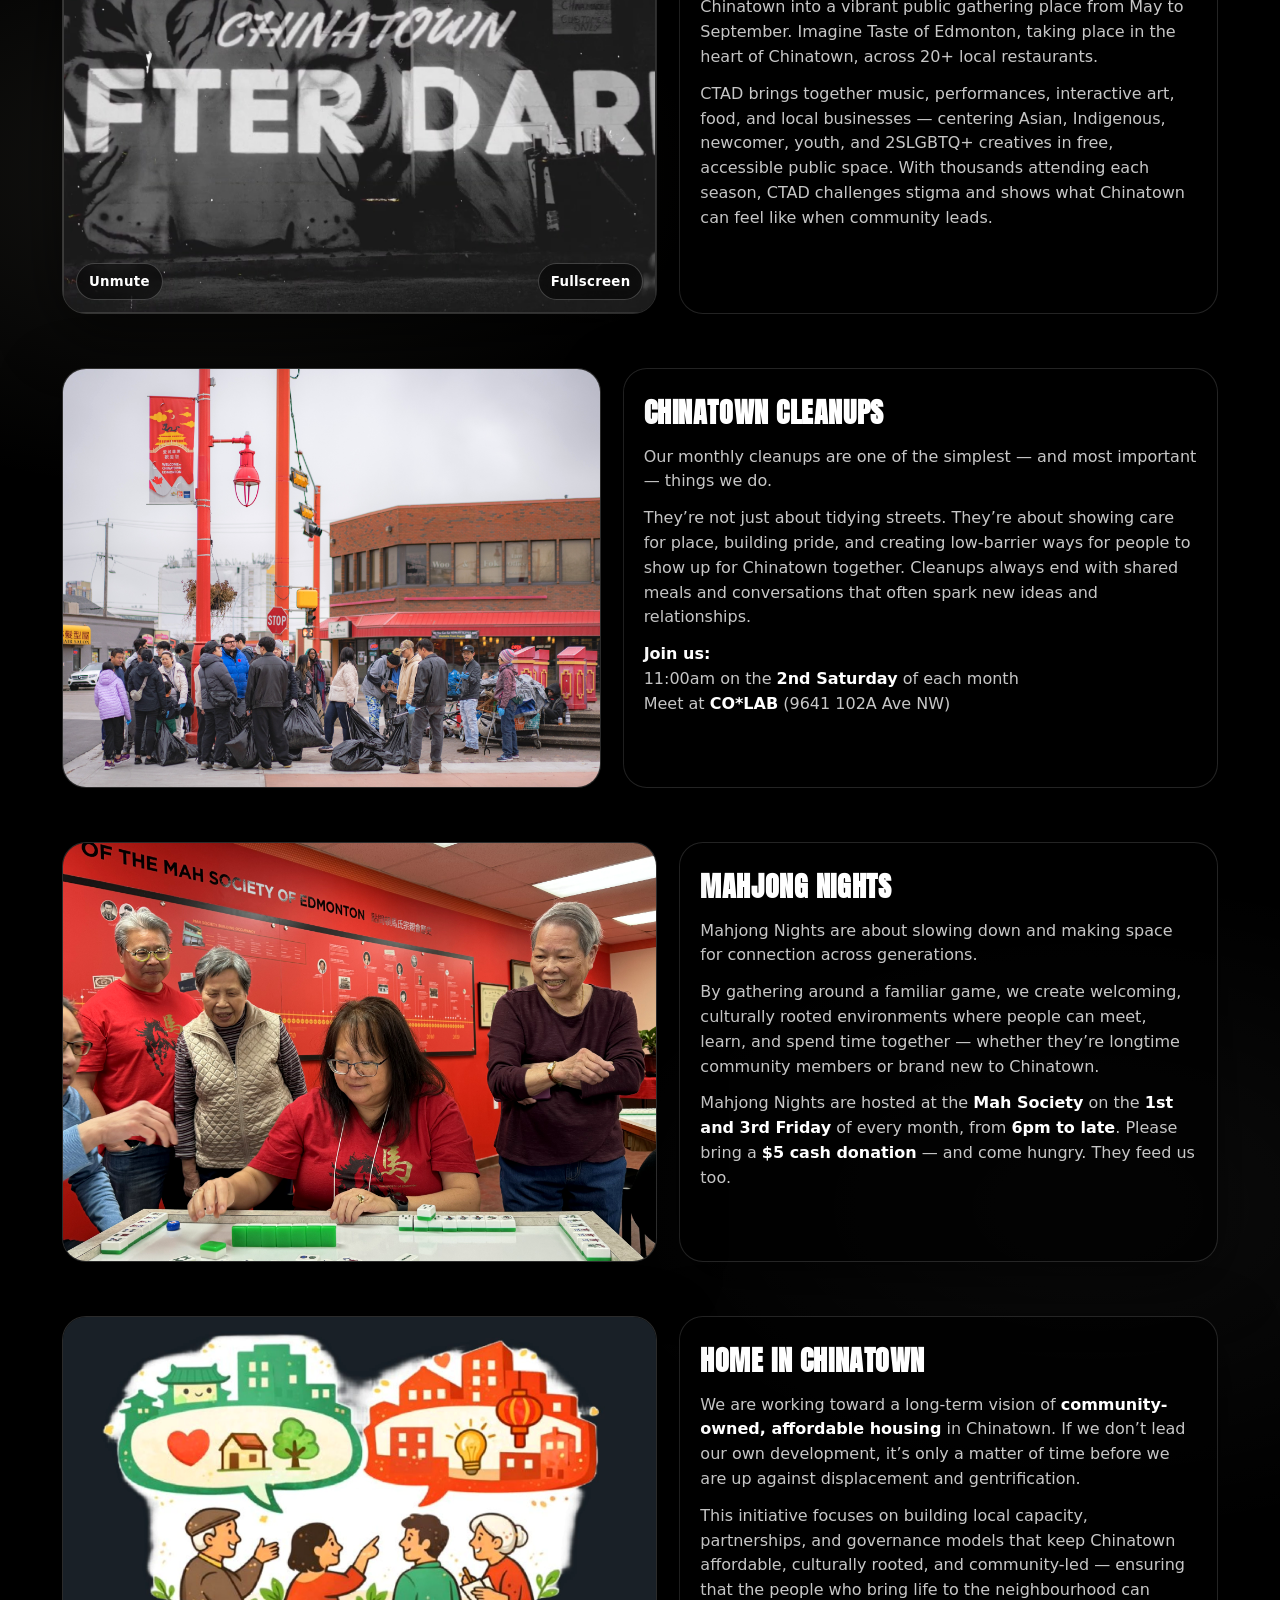
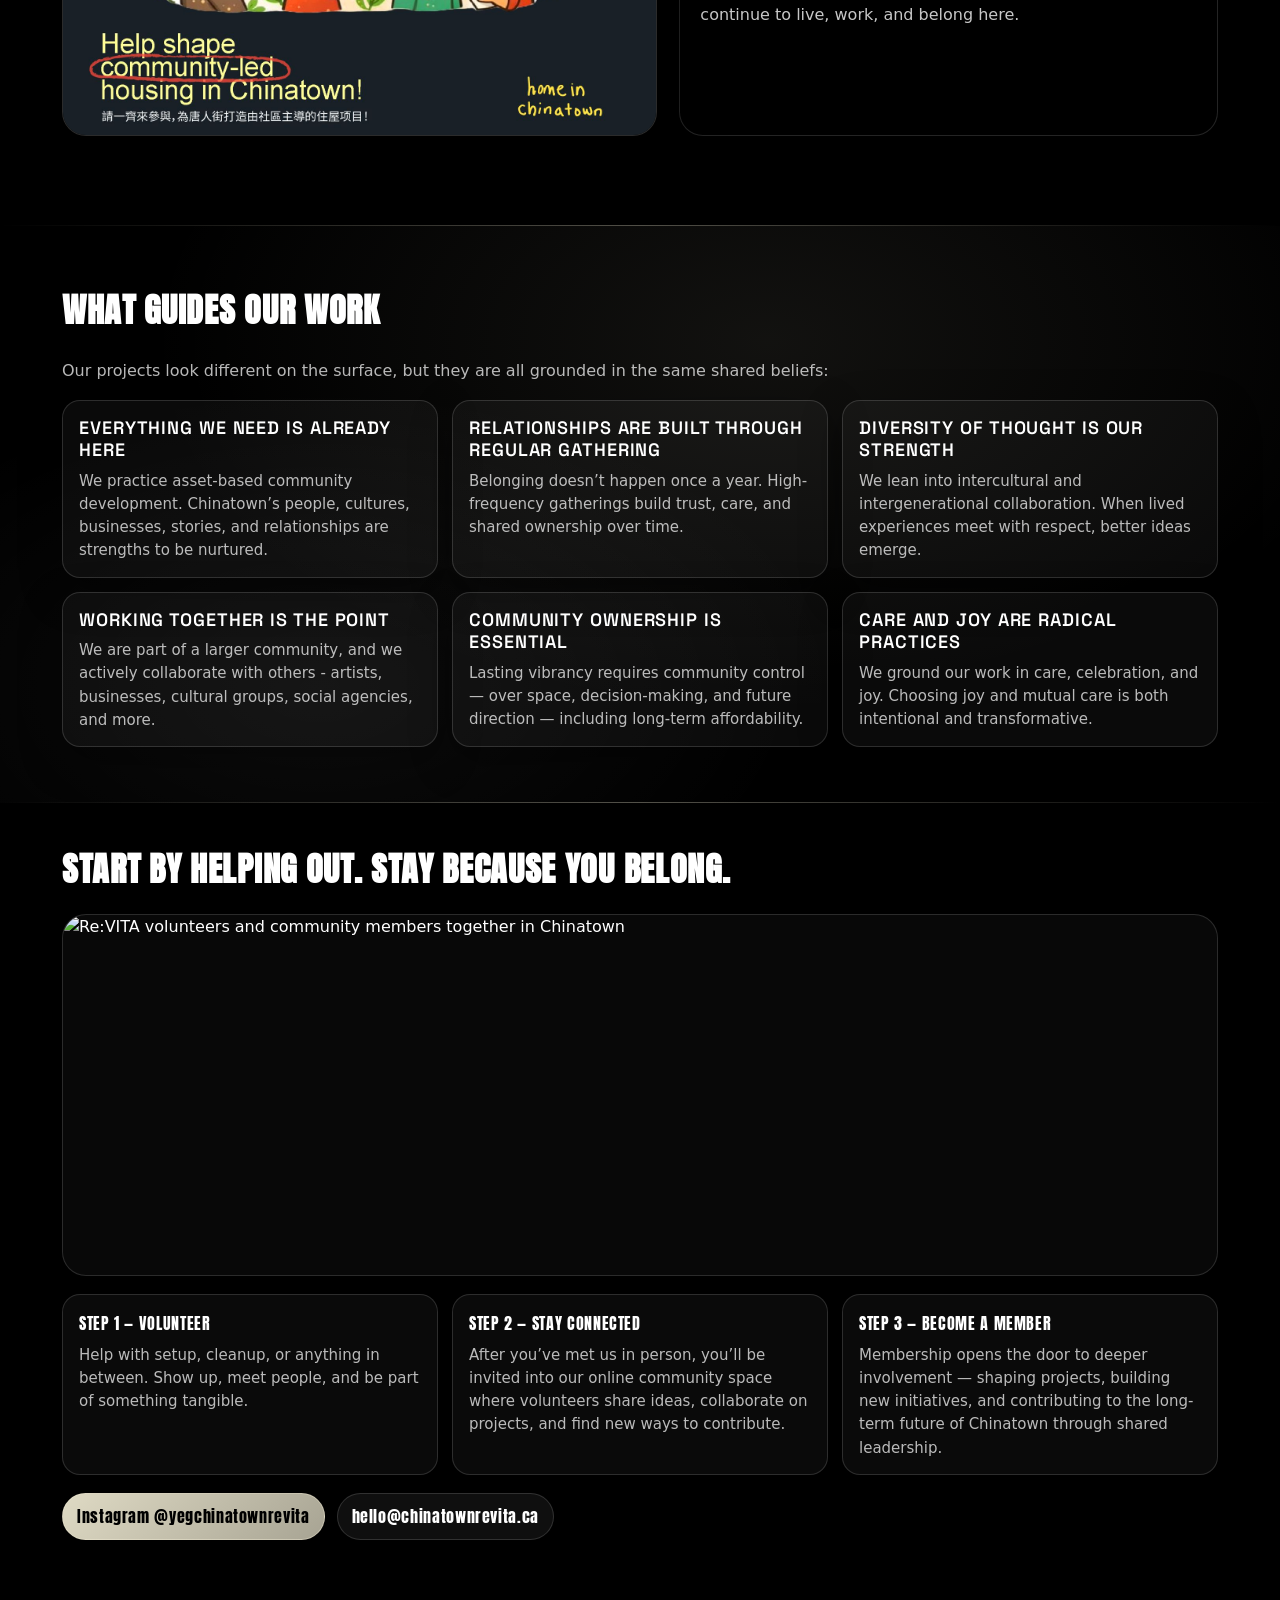
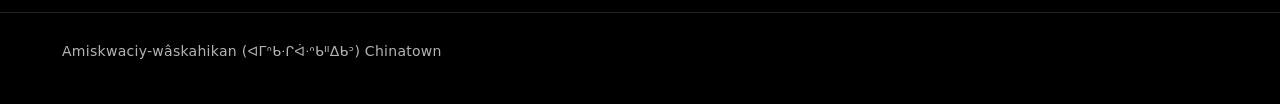
==== commit 8429c4e2: "Integrate social feed section with widget script Added social feed section with widget integration a" ====
--- a/index.html
+++ b/index.html
@@ -24,7 +24,6 @@
 <meta name="twitter:title" content="Re:VITA | Building Community with Care in Chinatown" />
 <meta name="twitter:description" content="A grassroots, youth-driven organization building belonging, vibrancy, and long-term wellbeing in Edmonton’s Chinatown through events and community action." />
 <meta name="twitter:image" content="https://chinatownrevita.ca/assets/og-image.jpg" />
-
 </head>
 
 <body>
@@ -80,6 +79,89 @@
     </section>
 
     <!-- FEATURED MOMENTS: removed -->
+    <section class="instagram" aria-label="Instagram">
+      <div class="wrap">
+        <h2>Social Feed</h2>
+<behold-widget feed-id="uFJjEQiIuU19N90UHgiy"></behold-widget>
+<script>
+(() => {
+  if (window.__bhldScript) return;
+  window.__bhldScript = true;
+
+  // 1. Patch attachShadow so we can capture the closed root on <behold-widget>
+  const closedRoots = new WeakMap();
+  const originalAttachShadow = Element.prototype.attachShadow;
+  Element.prototype.attachShadow = function (init) {
+    const root = originalAttachShadow.call(this, init);
+    closedRoots.set(this, root);
+    return root;
+  };
+
+  function hideBranding(gridEl) {
+    // behold-grid's shadow root is OPEN, so this is directly accessible
+    const openRoot = gridEl.shadowRoot;
+    if (!openRoot) return;
+
+    const apply = () => {
+      const a = openRoot.querySelector('a.branding');
+      if (a) a.style.setProperty('display', 'none', 'important');
+    };
+
+    apply();
+    // Content inside renders async, so keep watching briefly
+    const mo = new MutationObserver(apply);
+    mo.observe(openRoot, { childList: true, subtree: true });
+  }
+
+  function trySetup(widgetEl) {
+    const closedRoot = closedRoots.get(widgetEl);
+    if (!closedRoot) return false;
+
+    const grid = closedRoot.querySelector('behold-grid');
+    if (grid) {
+      if (grid.shadowRoot) hideBranding(grid);
+      else {
+        // behold-grid itself may not have attached its shadow root yet
+        const mo = new MutationObserver(() => {
+          if (grid.shadowRoot) {
+            hideBranding(grid);
+            mo.disconnect();
+          }
+        });
+        mo.observe(closedRoot, { childList: true, subtree: true });
+      }
+      return true;
+    }
+    return false;
+  }
+
+  function waitForWidget() {
+    const widget = document.querySelector('behold-widget');
+    if (widget && trySetup(widget)) return;
+
+    const mo = new MutationObserver(() => {
+      const w = document.querySelector('behold-widget');
+      if (w && trySetup(w)) mo.disconnect();
+    });
+    mo.observe(document.documentElement, { childList: true, subtree: true });
+  }
+
+  waitForWidget();
+
+  // 2. Load the widget script as before
+  const d = document, s = d.createElement("script");
+  s.type = "module";
+  s.src = "https://w.behold.so/widget.js";
+  setTimeout(() => { d.head.append(s); }, 0);
+})();
+</script>
+
+
+        
+        
+
+      </div>
+    </section>
 
     <!-- WHAT WE DO: side-by-side slideshow panels + solid text cards for legibility -->
     <section id="what-we-do" class="projects" aria-label="What we do">
@@ -234,5 +316,15 @@
   </main>
 
   <script src="script.js" defer></script>
+  <!-- Google tag (gtag.js) -->
+<script async src="https://www.googletagmanager.com/gtag/js?id=G-42VPVYJC47"></script>
+<script>
+  window.dataLayer = window.dataLayer || [];
+  function gtag(){dataLayer.push(arguments);}
+  gtag('js', new Date());
+
+  gtag('config', 'G-42VPVYJC47');
+</script>
+  <style>behold-branding, a.branding { display: none !important;}</style>
 </body>
 </html>
--- a/styles.css
+++ b/styles.css
@@ -167,6 +167,14 @@
   margin-top: 4px;
   color: var(--muted2);
   font-size: 14px;
+}
+
+/* INSTAGRAM */
+.instagram{padding: 70px 0 26px;}
+.instagram h2{
+  font-size: 34px;
+  text-transform: uppercase;
+  margin-bottom: 16px;
 }
 
 /* PROJECTS */
@@ -441,3 +449,8 @@
   transform: translateY(-1px);
   background: rgba(0,0,0,.70);
 }
+
+behold-branding,
+a.branding {
+  display: none !important;
+}
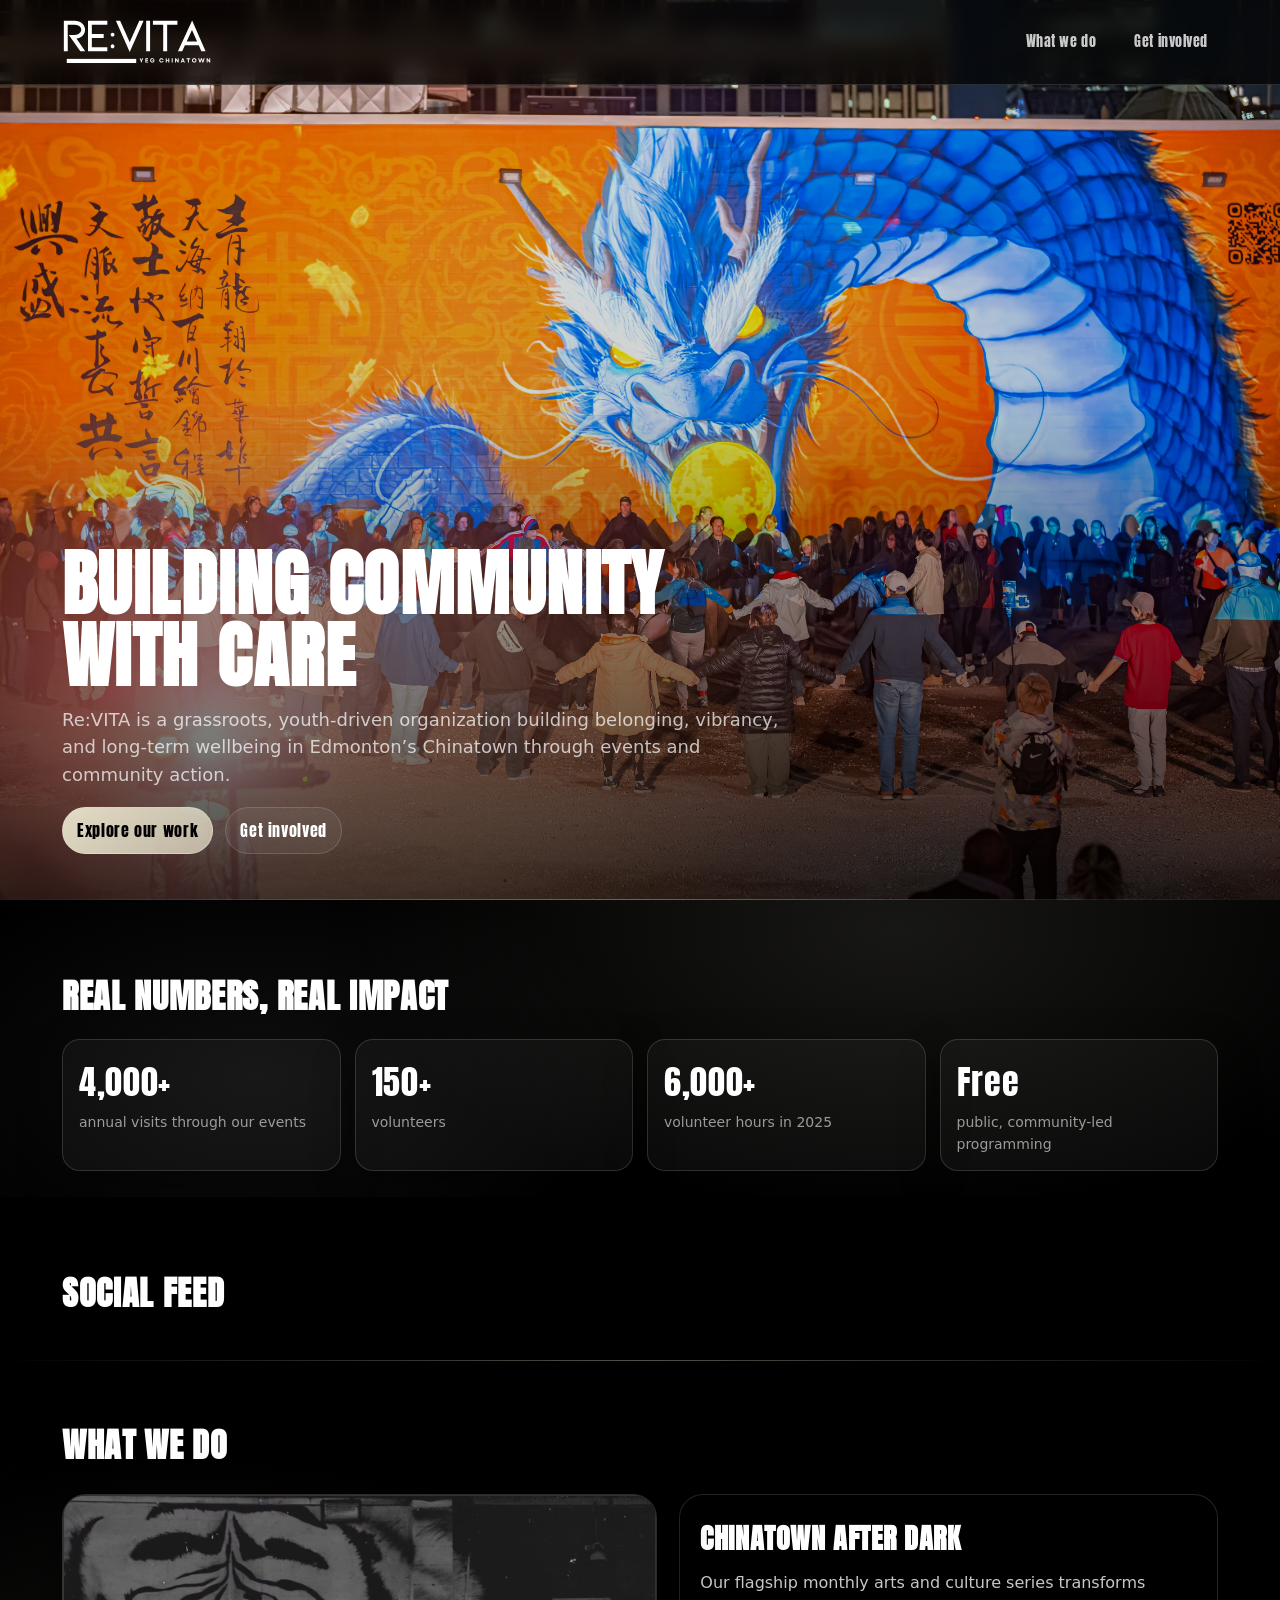
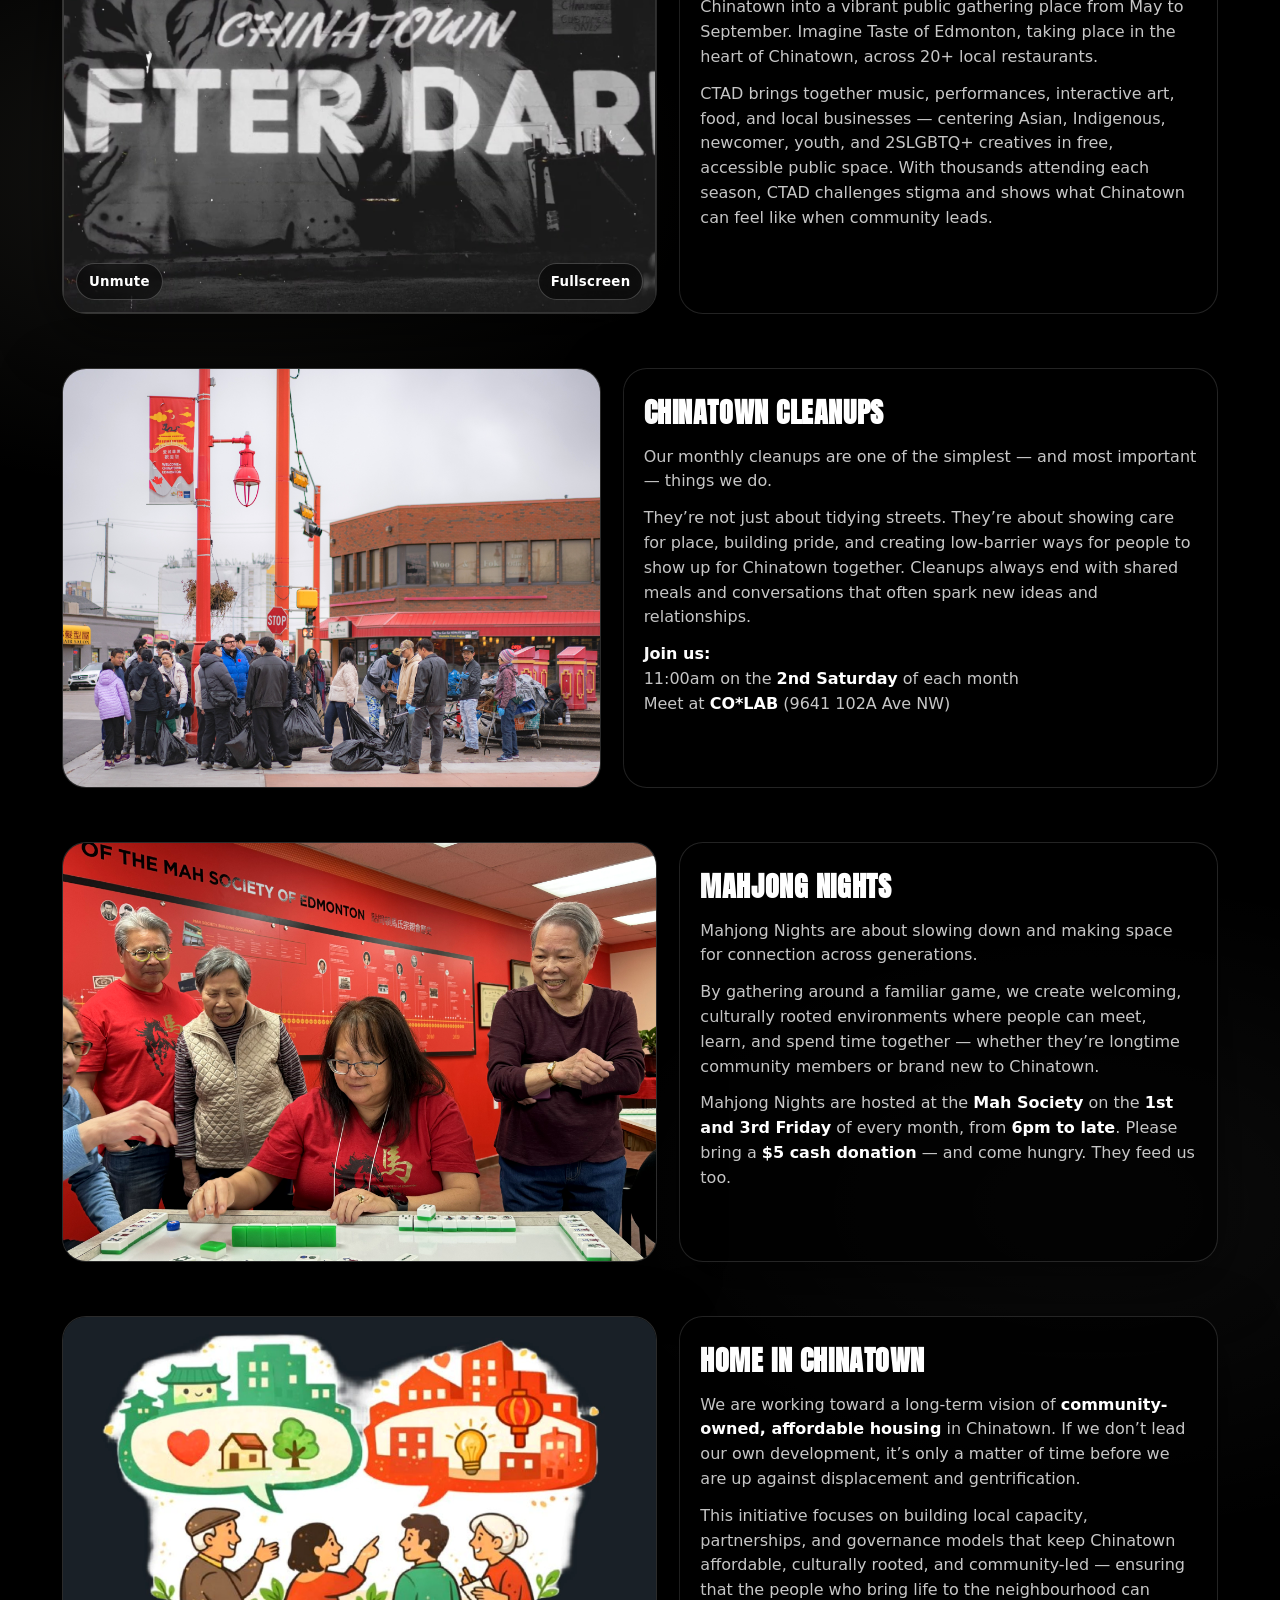
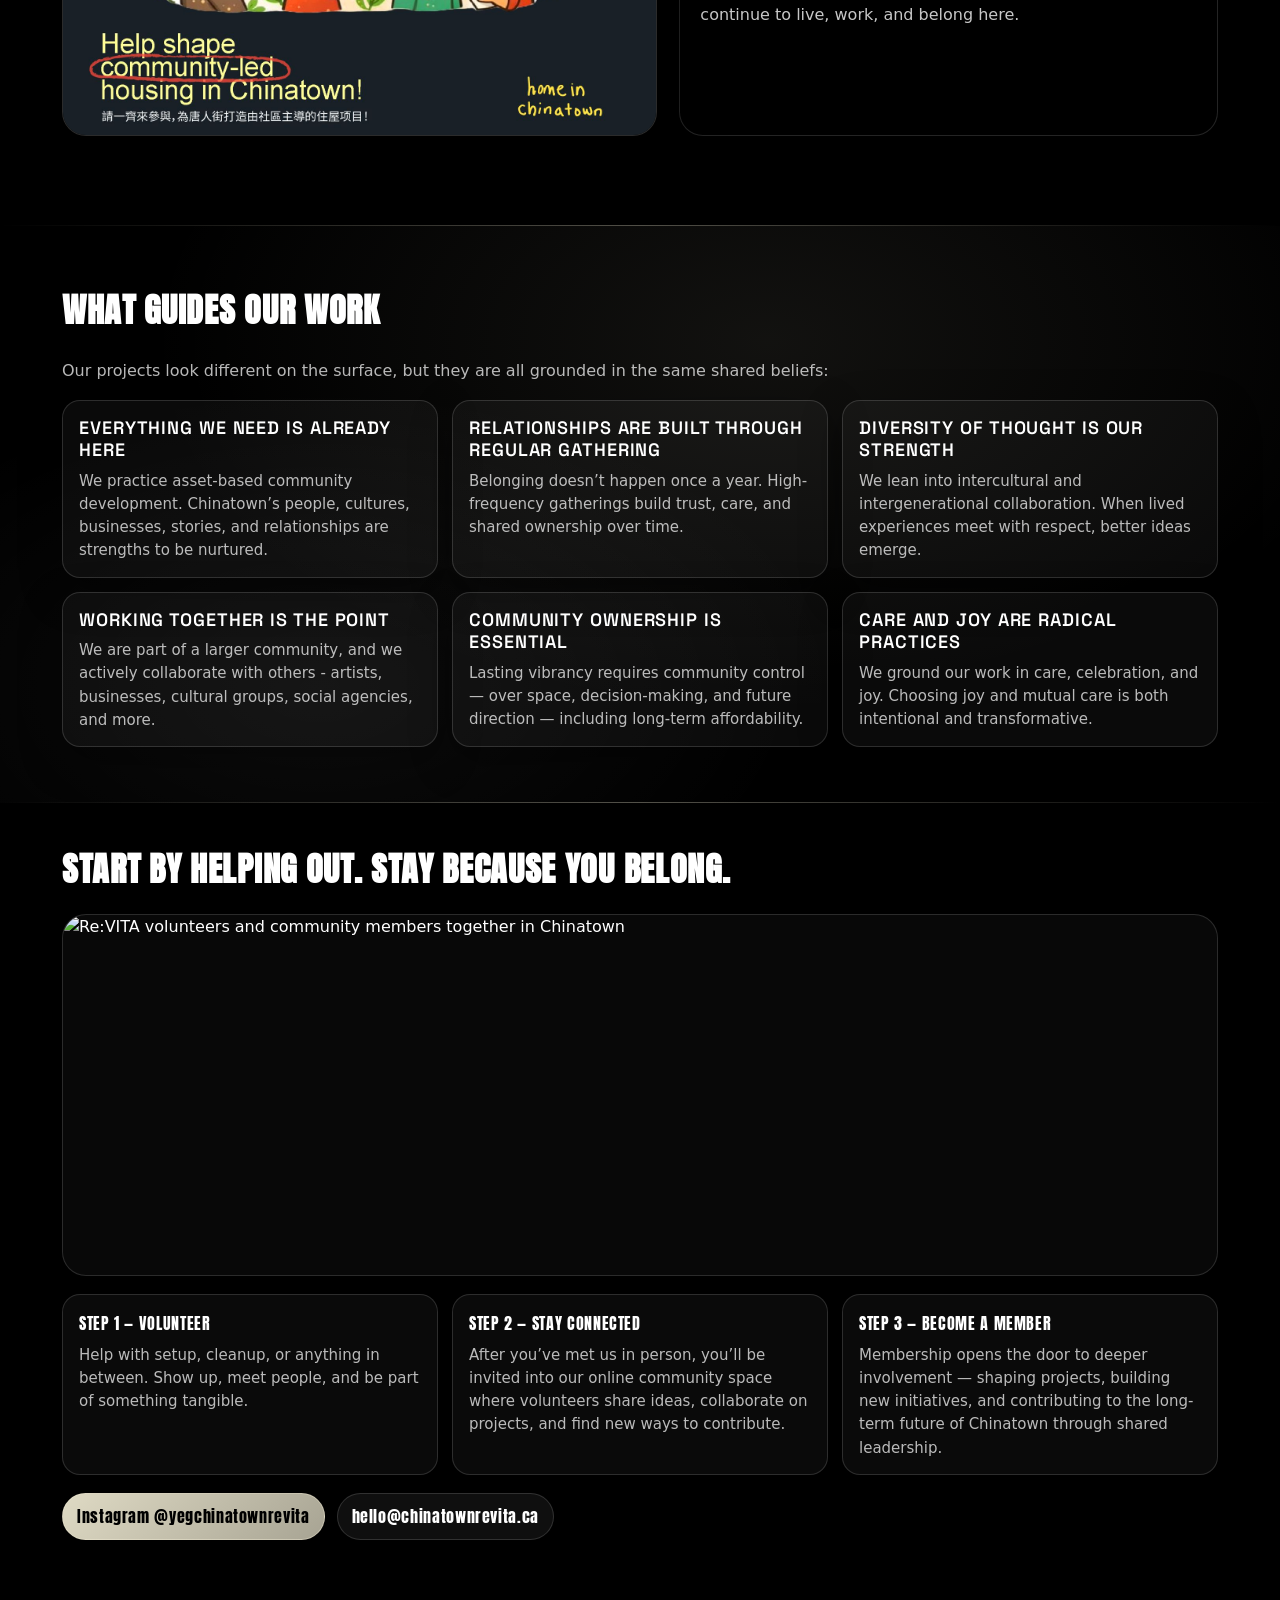
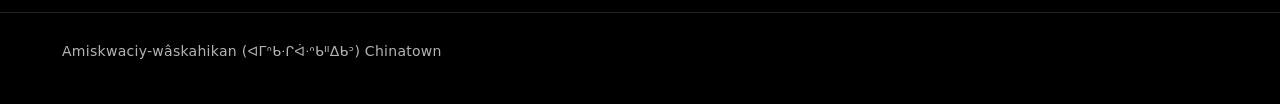
==== commit f0f5e295: "Revise stats section with updated numbers Updated statistics in the stats section to reflect new dat" ====
--- a/index.html
+++ b/index.html
@@ -24,6 +24,10 @@
 <meta name="twitter:title" content="Re:VITA | Building Community with Care in Chinatown" />
 <meta name="twitter:description" content="A grassroots, youth-driven organization building belonging, vibrancy, and long-term wellbeing in Edmonton’s Chinatown through events and community action." />
 <meta name="twitter:image" content="https://chinatownrevita.ca/assets/og-image.jpg" />
+<link rel="apple-touch-icon" sizes="180x180" href="/apple-touch-icon.png">
+<link rel="icon" type="image/png" sizes="32x32" href="/favicon-32x32.png">
+<link rel="icon" type="image/png" sizes="16x16" href="/favicon-16x16.png">
+<link rel="manifest" href="/site.webmanifest">
 </head>
 
 <body>
@@ -70,9 +74,9 @@
       <div class="wrap">
         <h2>Real Numbers, Real Impact</h2>
         <div class="stat-grid">
-          <div class="stat"><div class="stat-num">3,000+</div><div class="stat-label">annual visits through our events</div></div>
-          <div class="stat"><div class="stat-num">120+</div><div class="stat-label">volunteers</div></div>
-          <div class="stat"><div class="stat-num">2,200+</div><div class="stat-label">volunteer hours in 2025</div></div>
+          <div class="stat"><div class="stat-num">4,000+</div><div class="stat-label">annual visits through our events</div></div>
+          <div class="stat"><div class="stat-num">150+</div><div class="stat-label">volunteers</div></div>
+          <div class="stat"><div class="stat-num">6,000+</div><div class="stat-label">volunteer hours in 2025</div></div>
           <div class="stat"><div class="stat-num">Free</div><div class="stat-label">public, community-led programming</div></div>
         </div>
       </div>
